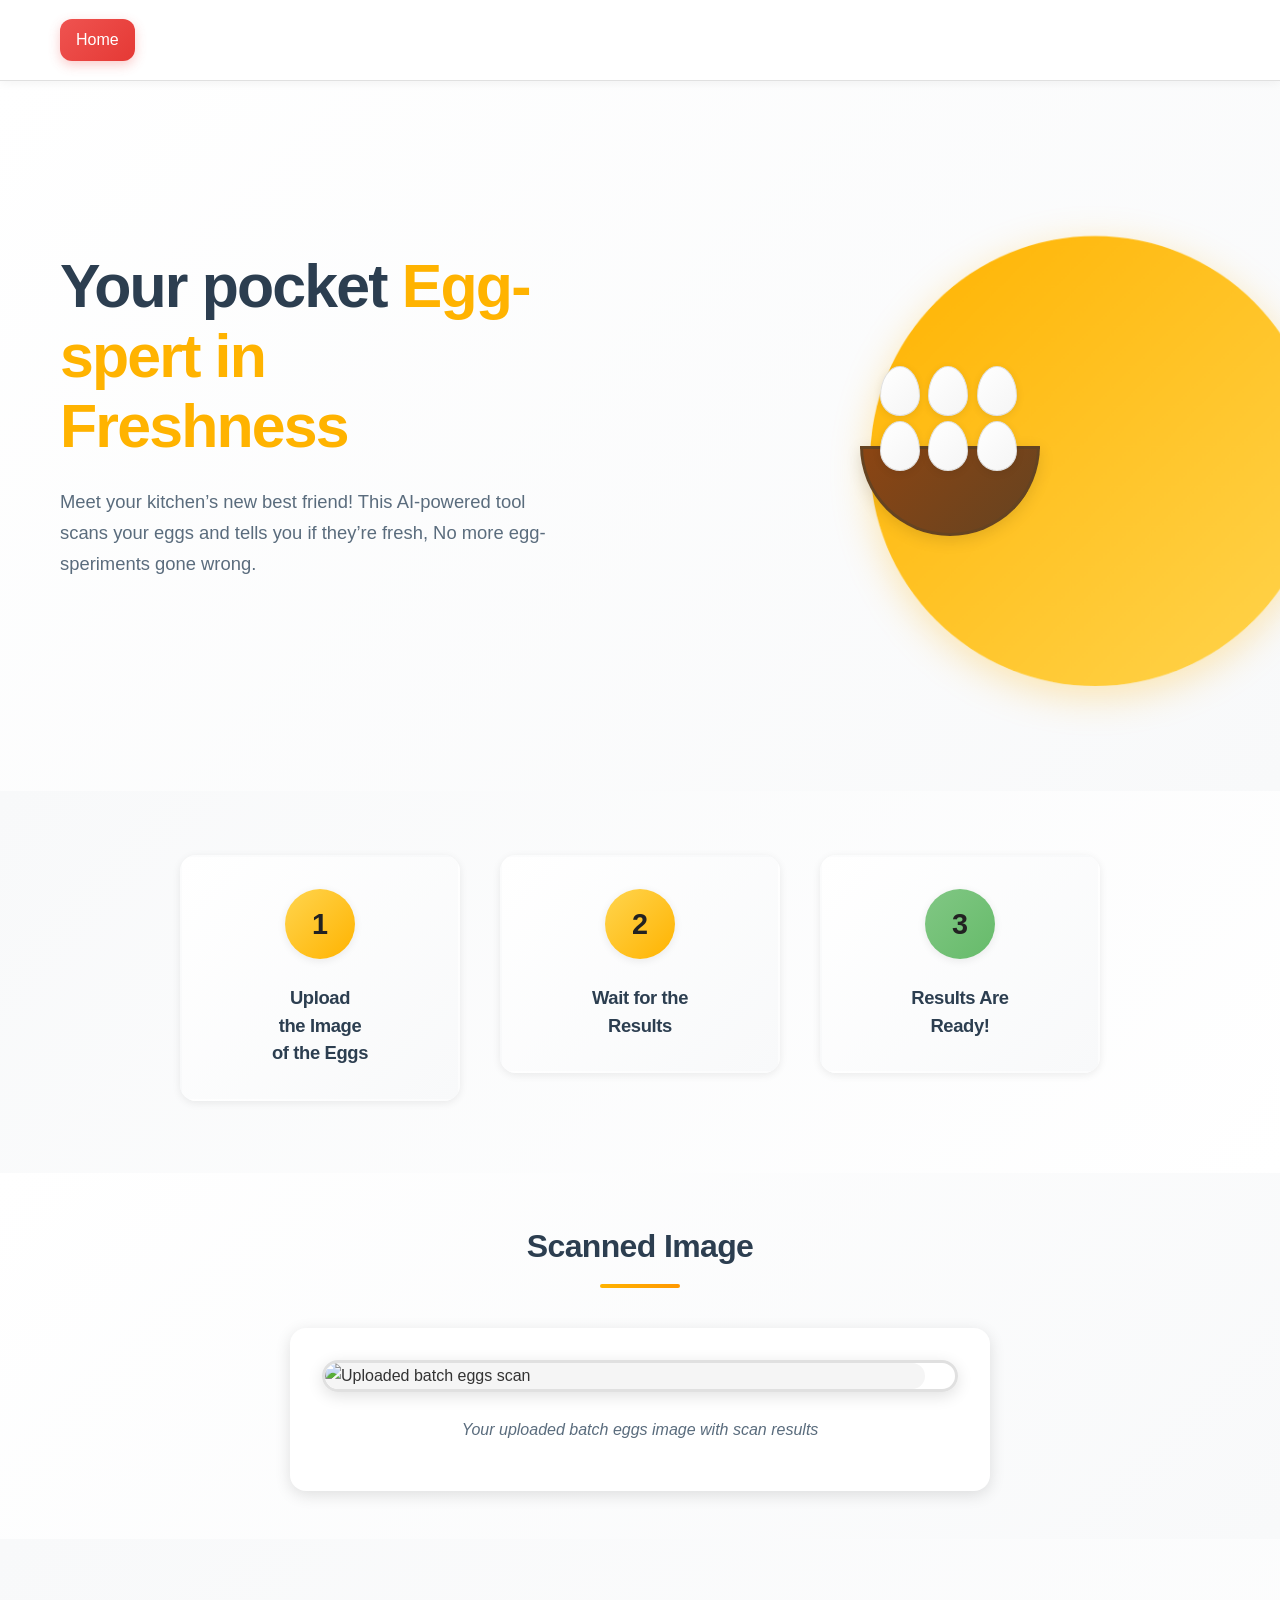
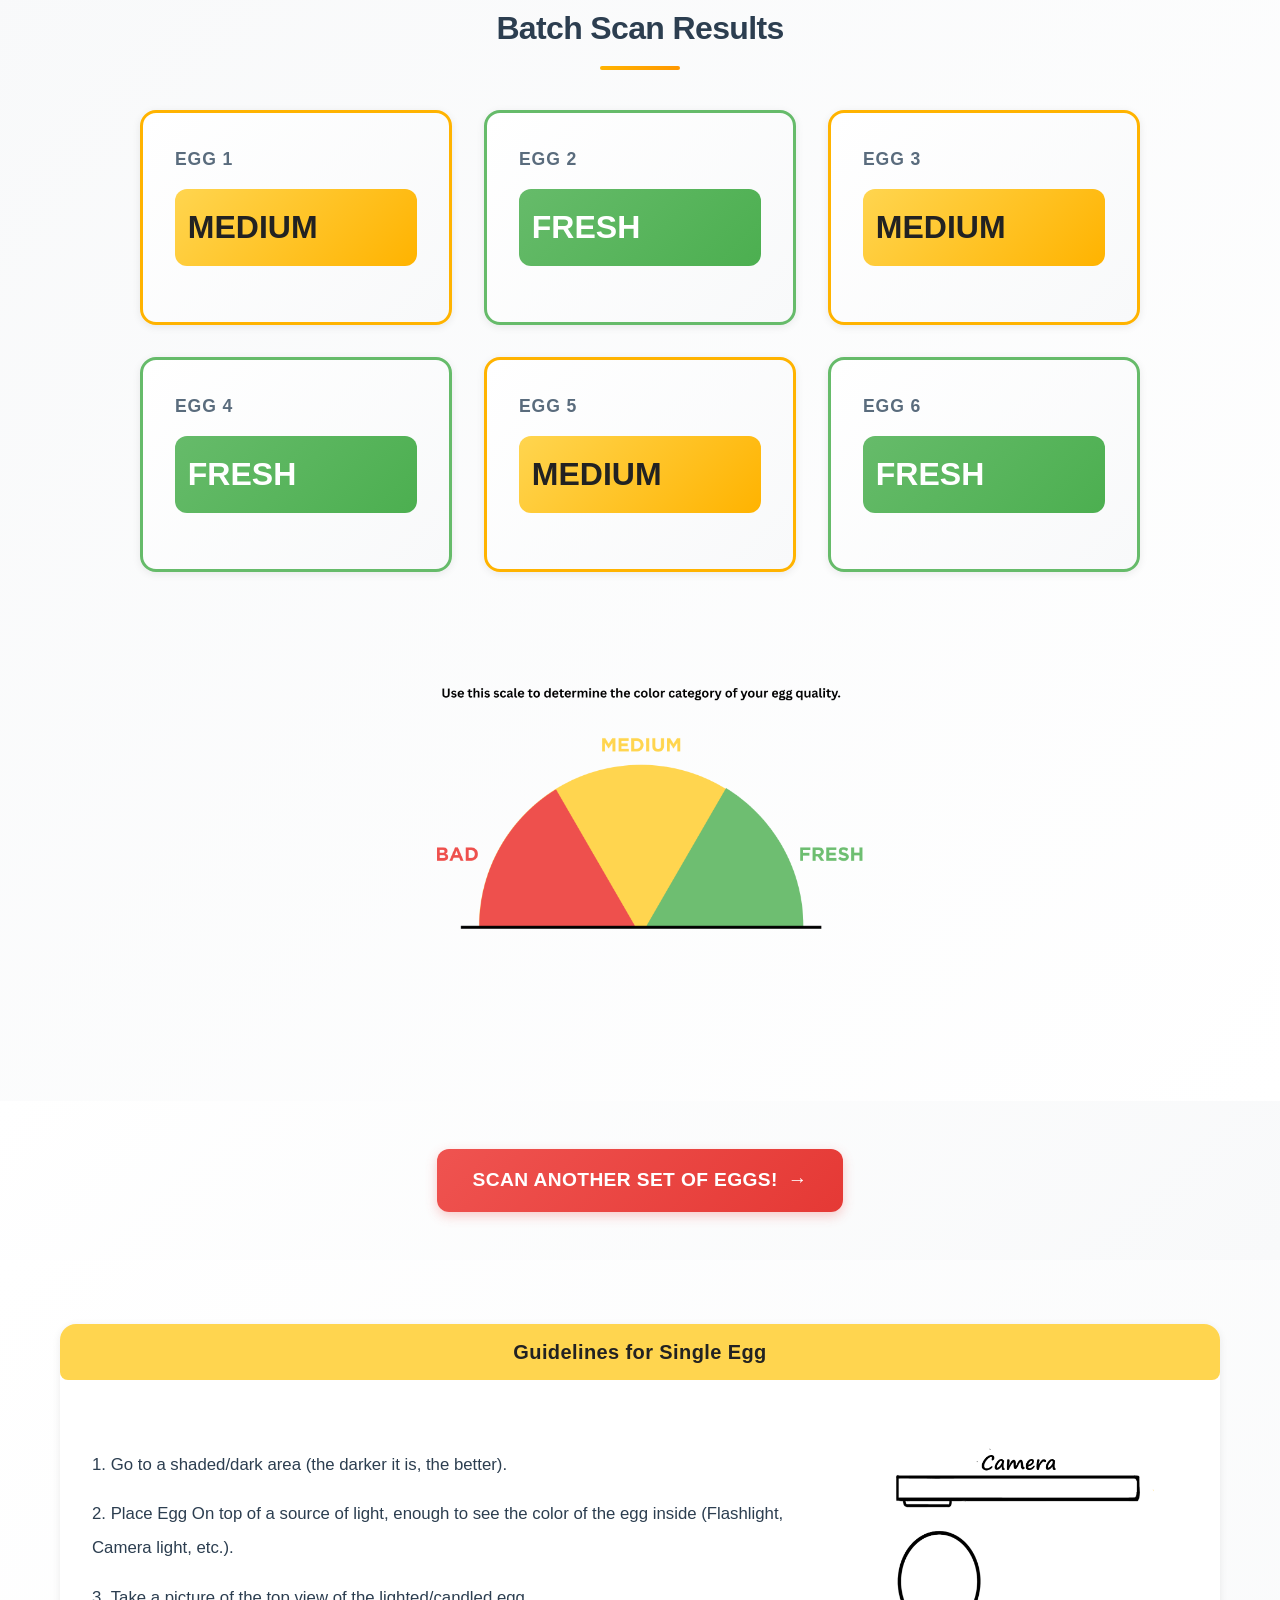
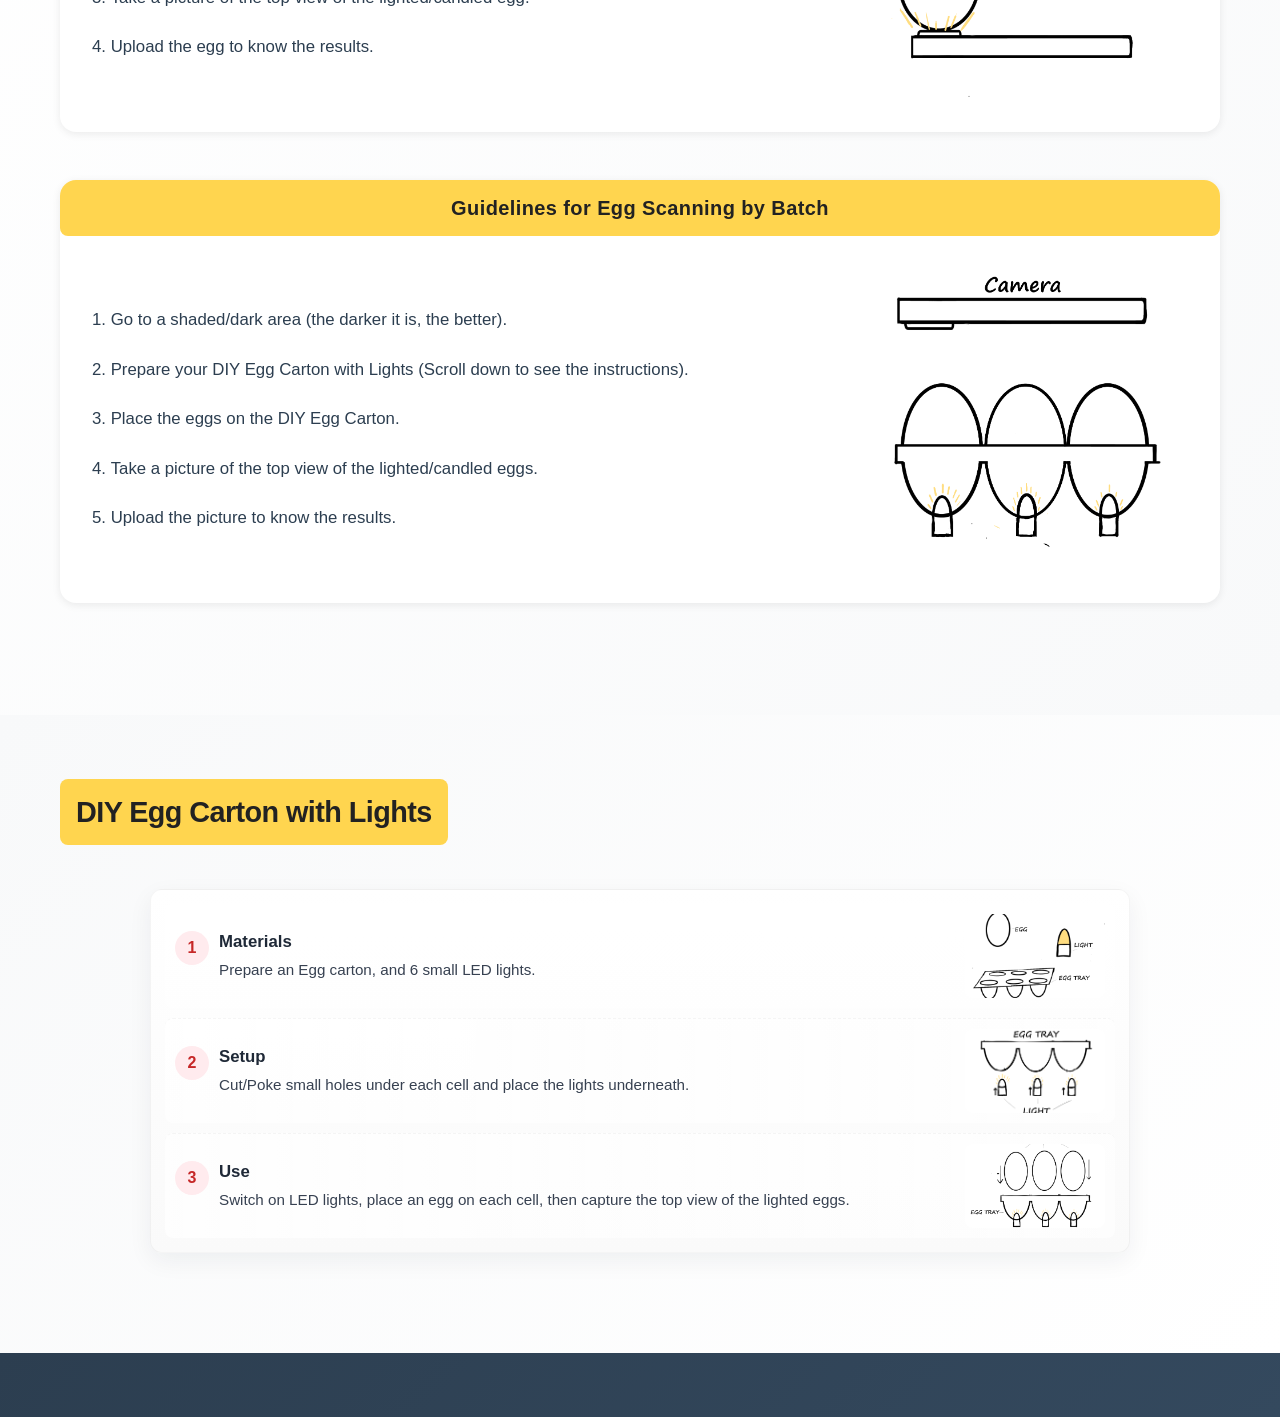
==== batch-results.html @ ca2c3ca2 "update" ====
<!DOCTYPE html>
<html lang="en">

<head>
    <meta charset="UTF-8">
    <meta name="viewport" content="width=device-width, initial-scale=1.0">
    <title>Batch Results - Fresh Eggs Scanner</title>
    <link rel="stylesheet" href="styles/main.css">
</head>

<body>
    <!-- Header Navigation -->
    <header class="header">
        <div class="container">
            <nav class="nav">
                <div class="nav-right">
                    <a href="index.html" class="nav-btn btn-red">Home</a>
                </div>
            </nav>
        </div>
    </header>

    <!-- Main Content -->
    <main>
        <!-- Hero Section -->
        <section class="hero">
            <div class="container">
                <div class="hero-content">
                    <div class="hero-left">
                        <h1 class="hero-title">
                             Your pocket <span class="text-yellow">Egg-spert in <br>
                            Freshness
                        </h1>
                        <p class="hero-description">
                            Meet your kitchen’s new best friend! This AI-powered tool scans your eggs and tells you if they’re fresh, No more egg-speriments gone wrong.
                        </p>
                        <!-- <a href="#upload-section" class="btn btn-red hero-cta">SCAN YOUR EGGS HERE</a>
                        <p class="click-here">Click here!</p> -->
                    </div>
                    <div class="hero-right">
                        <div class="yellow-circle"></div>
                        <div class="egg-bowl">
                            <div class="bowl-container">
                                <div class="bowl"></div>
                                <div class="eggs">
                                    <div class="egg"></div>
                                    <div class="egg"></div>
                                    <div class="egg"></div>
                                    <div class="egg"></div>
                                    <div class="egg"></div>
                                    <div class="egg"></div>
                                </div>
                            </div>
                        </div>
                    </div>
                </div>
            </div>
        </section>

        <!-- Process Steps Section -->
        <section class="process-steps">
            <div class="container">
                <div class="steps-grid">
                    <div class="step">
                        <div class="step-icon yellow">1</div>
                        <h3 class="step-title">Upload<br>the Image<br>of the Eggs</h3>
                    </div>
                    <div class="step">
                        <div class="step-icon yellow">2</div>
                        <h3 class="step-title">Wait for the<br>Results</h3>
                    </div>
                    <div class="step">
                        <div class="step-icon green">3</div>
                        <h3 class="step-title">Results Are<br>Ready!</h3>
                    </div>
                </div>
            </div>
        </section>

        <!-- Uploaded Image Viewer Section -->
        <section class="image-viewer-section">
            <div class="container">
                <h2 class="section-title">Scanned Image</h2>
                <div class="image-viewer">
                    <div class="image-container">
                        <img src="https://via.placeholder.com/600x400/FFC107/000000?text=Batch+Eggs+Scan+Result"
                            alt="Uploaded batch eggs scan" class="scanned-image" id="scannedImage">
                        <div class="image-overlay">
                            <button class="zoom-btn" onclick="openImageModal()">🔍 View Full Size</button>
                        </div>
                    </div>
                    <p class="image-caption">Your uploaded batch eggs image with scan results</p>
                </div>
            </div>
        </section>

        <!-- Quality Indicators Section -->
        <section class="quality-indicators">
            <div class="container">
                <h2 class="section-title">Batch Scan Results</h2>
                <div class="quality-grid">
                    <!-- Row 1 -->
                    <div class="quality-box medium">
                        <div class="egg-label">EGG 1</div>
                        <div class="quality-label">MEDIUM</div>
                        
                    </div>
                    <div class="quality-box fresh">
                        <div class="egg-label">EGG 2</div>
                        <div class="quality-label">FRESH</div>
                        
                    </div>

                    <!-- Row 2 -->
                    <div class="quality-box medium">
                        <div class="egg-label">EGG 3</div>
                        <div class="quality-label">MEDIUM</div>
                       
                    </div>
                    <div class="quality-box fresh">
                        <div class="egg-label">EGG 4</div>
                        <div class="quality-label">FRESH</div>
                        
                    </div>

                    <!-- Row 3 -->
                    <div class="quality-box medium">
                        <div class="egg-label">EGG 5</div>
                        <div class="quality-label">MEDIUM</div>
                       
                    </div>
                    <div class="quality-box fresh">
                        <div class="egg-label">EGG 6</div>
                        <div class="quality-label">FRESH</div>
                        
                    </div>
                </div>
                
                <div class="gauge-container">
                    <img src="images/gauge.png" alt="Quality Gauge" class="quality-gauge zoomable" loading="lazy">
                </div>
            </div>
        </section>

        <!-- Scan Another Section -->
        <section class="scan-another">
            <div class="container">
                <div class="text-center">
                    <a href="batch-upload.html" class="btn btn-red scan-another-btn">
                        SCAN ANOTHER SET OF EGGS!
                        <span class="arrow">→</span>
                    </a>
                </div>
            </div>
        </section>

 <!-- Guidelines Section -->
        <section class="guidelines">
            <div class="container">
                
                <!-- Guidelines for Single Egg -->
               <div class="guideline-section">
                    <div class="guideline-header yellow">Guidelines for Single Egg</div>
                    <div class="guideline-content">
                        <div class="guideline-columns-container">
                            <div class="guideline-column">
                                <div class="guideline-content-wrapper">
                                    <div class="guideline-text">
                                        <ol>
                                            <li>Go to a shaded/dark area (the darker it is, the better).</li>
                                            <li>Place Egg On top of a source of light, enough to see the color of the egg inside (Flashlight, Camera light, etc.).</li>
                                             <li>Take a picture of the top view of the lighted/candled egg.</li>
                                            <li>Upload the egg to know the results.</li>
                                        </ol>
                                    </div>
                                </div>
                            </div>
                            <div class="guideline-column">
                                <div class="guideline-content-wrapper">
                                    <div class="guideline-image">
                               <img src="images/SINGLE.png" alt="Single egg example" class="zoomable" loading="lazy">
                            </div>
                                </div>
                            </div>
                        </div>
                    </div>
                </div>
                <!-- Guidelines for Egg Scanning by Batch -->
                <div class="guideline-section">
                    <div class="guideline-header yellow">Guidelines for Egg Scanning by Batch</div>
                    <div class="guideline-content">
                        <div class="guideline-columns-container">
                            <div class="guideline-column">
                                <div class="guideline-content-wrapper">
                                    <div class="guideline-text">
                                        <ol>
                                            <li>Go to a shaded/dark area (the darker it is, the better).</li>
                                            <li>Prepare your DIY Egg Carton with Lights (Scroll down to see the instructions).</li>
                                             <li>Place the eggs on the DIY Egg Carton.</li>
                                            <li>Take a picture of the top view of the lighted/candled eggs.</li>
                                            <li>Upload the picture to know the results.</li>
                                        </ol>
                                    </div>
                                </div>
                            </div>
                            <div class="guideline-column">
                                <div class="guideline-content-wrapper">
                                    <div class="guideline-image">
                               <img src="images/BATCH.png" alt="Batch egg example" class="zoomable" loading="lazy">
                            </div>
                                </div>
                            </div>
                        </div>
                    </div>
                </div>

                <!-- 
                <div class="text-center mb-3">
                    <a href="#upload-section" class="btn btn-red">SCAN YOUR EGGS NOW!</a>
                    <p class="click-here">Click here!</p>
                </div>
                -->
            </div>
        </section>

         <!-- DIY Section -->
        <section class="diy-panel" aria-labelledby="diy-title">
            <div class="container">
                <h2 id="diy-title" class="diy-title">DIY Egg Carton with Lights</h2>

                <div class="diy-card">
                    <div class="diy-steps">
                        <div class="diy-step" aria-label="Step 1: Materials">
                            <div>
                                <div style="display:flex;align-items:flex-start;">
                                    <div class="diy-step-number">1</div>
                                    <div class="diy-text">
                                        <strong>Materials</strong>
                                        <div style="margin-top:6px;font-size:0.95rem;color: #374151;">
                                            Prepare an Egg carton, and 6 small LED lights.
                                        </div>
                                    </div>
                                </div>
                            </div>
                            <div class="diy-thumb">
                                <img src="images/STEP 1.png" alt="Materials" class="zoomable" loading="lazy">
                            </div>
                        </div>

                        <div class="diy-step" aria-label="Step 2: Setup">
                            <div>
                                <div style="display:flex;align-items:flex-start;">
                                    <div class="diy-step-number">2</div>
                                    <div class="diy-text">
                                        <strong>Setup</strong>
                                        <div style="margin-top:6px;font-size:0.95rem;color: #374151;">
                                            Cut/Poke small holes under each cell and place the lights underneath.
                                        </div>
                                    </div>
                                </div>
                            </div>
                            <div class="diy-thumb">
                                <img src="images/STEP 2.png" alt="Setup" class="zoomable" loading="lazy">
                            </div>
                        </div>

                        <div class="diy-step" aria-label="Step 3: Use">
                            <div>
                                <div style="display:flex;align-items:flex-start;">
                                    <div class="diy-step-number">3</div>
                                    <div class="diy-text">
                                        <strong>Use</strong>
                                        <div style="margin-top:6px;font-size:0.95rem;color: #374151;">
                                            Switch on LED lights, place an egg on each cell, then capture the top view of the lighted eggs.
                                        </div>
                                    </div>
                                </div>
                            </div>
                            <div class="diy-thumb">
                                <img src="images/STEP 3.png" alt="Final" class="zoomable" loading="lazy">
                            </div>
                        </div>
                    </div>
                </div>
            </div>
        </section>

        
        <!-- Footer -->
        <footer class="footer">
            <div class="container">
                <!-- Footer content can be added here if needed -->
            </div>
        </footer>
    </main>

    <!-- Image Modal -->
    <div id="imageModal" class="image-modal">
        <div class="modal-content">
            <span class="close-modal" onclick="closeImageModal()">&times;</span>
            <img id="modalImage" class="modal-image" alt="Full size scanned image">
            <div class="modal-caption">
                <p>Full size view of your batch eggs scan</p>
            </div>
        </div>
    </div>

    <!-- Scripts -->
    <script>
        // Smooth scrolling for anchor links
        document.querySelectorAll('a[href^="#"]').forEach(anchor => {
            anchor.addEventListener('click', function (e) {
                e.preventDefault();
                const target = document.querySelector(this.getAttribute('href'));
                if (target) {
                    target.scrollIntoView({
                        behavior: 'smooth',
                        block: 'start'
                    });
                }
            });
        });

        // Image modal functionality
        function openImageModal() {
            const modal = document.getElementById('imageModal');
            const modalImage = document.getElementById('modalImage');
            const scannedImage = document.getElementById('scannedImage');

            modal.style.display = 'block';
            modalImage.src = scannedImage.src;
            modalImage.alt = scannedImage.alt;

            // Prevent body scrolling when modal is open
            document.body.style.overflow = 'hidden';
        }

        function closeImageModal() {
            const modal = document.getElementById('imageModal');
            modal.style.display = 'none';

            // Restore body scrolling
            document.body.style.overflow = 'auto';
        }

        // Close modal when clicking outside the image
        document.getElementById('imageModal').addEventListener('click', function (e) {
            if (e.target === this) {
                closeImageModal();
            }
        });

        // Close modal with Escape key
        document.addEventListener('keydown', function (e) {
            if (e.key === 'Escape') {
                closeImageModal();
            }
        });

        // Load uploaded image and results
        document.addEventListener('DOMContentLoaded', function () {
            // Load batch results and display them
            const batchResults = localStorage.getItem('batchResults');
            if (batchResults) {
                const data = JSON.parse(batchResults);
                displayBatchResults(data);

                // Use the annotated image from the results
                if (data.annotated_image) {
                    document.getElementById('scannedImage').src = 'data:image/jpeg;base64,' + data.annotated_image;
                } else {
                    // Fallback to placeholder if no annotated image
                    document.getElementById('scannedImage').src =
                        'https://via.placeholder.com/600x400/FFC107/000000?text=Batch+Eggs+Scan+Result';
                }
            } else {
                // Fallback if no batch results
                document.getElementById('scannedImage').src =
                    'https://via.placeholder.com/600x400/FFC107/000000?text=Batch+Eggs+Scan+Result';
            }
        });

        function displayBatchResults(data) {
            const qualityGrid = document.querySelector('.quality-grid');
            qualityGrid.innerHTML = ''; // Clear existing content

            data.results.forEach(result => {
                const qualityBox = document.createElement('div');
                qualityBox.className = `quality-box ${result.label.toLowerCase()}`;

                qualityBox.innerHTML = `
                    <div class="egg-label">EGG ${result.egg_number}</div>
                    <div class="quality-label">${result.label}</div>
                    <div class="quality-details">
                        <div>YOLK ${result.yolk_score}%</div>
                        <div>EGG WHITE ${result.white_score}%</div>
                    </div>
                `;

                qualityGrid.appendChild(qualityBox);
            });
        }
    </script>

    <!-- Image Viewer Modal for Guidelines -->
    <div id="image-viewer" class="image-viewer" aria-hidden="true" role="dialog" aria-label="Image viewer">
        <button class="iv-close" aria-label="Close image viewer">&times;</button>
        <img class="iv-img" src="" alt="">
    </div>

    <script>
        // Image viewer for zoomable guideline images
        (function(){
            const viewer = document.getElementById('image-viewer');
            if (!viewer) return;
            
            const ivImg = viewer.querySelector('.iv-img');
            const ivClose = viewer.querySelector('.iv-close');
            const zoomables = document.querySelectorAll('.zoomable');
            let lastFocused = null;

            function open(src, alt){
                lastFocused = document.activeElement;
                ivImg.src = '';
                ivImg.alt = alt || '';
                viewer.classList.add('show');
                viewer.setAttribute('aria-hidden', 'false');
                document.body.style.overflow = 'hidden';

                const img = new Image();
                img.onload = function(){
                    ivImg.src = src;
                    ivImg.alt = alt || '';
                    ivClose.focus();
                };
                img.onerror = function(){
                    ivImg.src = src;
                    ivClose.focus();
                };
                img.src = src;
            }
            
            function close(){
                viewer.classList.remove('show');
                viewer.setAttribute('aria-hidden', 'true');
                ivImg.src = '';
                document.body.style.overflow = '';
                if (lastFocused && typeof lastFocused.focus === 'function') lastFocused.focus();
            }

            zoomables.forEach(img => {
                img.style.cursor = 'zoom-in';
                img.addEventListener('click', (e) => {
                    const full = img.dataset && img.dataset.full ? img.dataset.full : img.currentSrc || img.src;
                    open(full, img.alt || '');
                    e.stopPropagation();
                });
            });

            ivClose.addEventListener('click', close);
            viewer.addEventListener('click', e => {
                if (e.target === viewer) close();
            });
            ivImg.addEventListener('click', function(e){
                e.stopPropagation();
            });
            document.addEventListener('keydown', e => {
                if (e.key === 'Escape' && viewer.classList.contains('show')) close();
            });
        })();
    </script>
</body>

</html>
---- styles/main.css ----
/* ===== CSS RESET AND BASE STYLES ===== */
* {
    margin: 0;
    padding: 0;
    box-sizing: border-box;
}

html {
    scroll-behavior: smooth;
}

body {
    font-family: 'Segoe UI', 'Roboto', 'Helvetica Neue', Arial, sans-serif;
    line-height: 1.6;
    color: #333;
    background: linear-gradient(135deg, #fdfbfb 0%, #f7f7f7 100%);
    opacity: 0;
    animation: fadeIn 0.6s ease-in forwards;
}

/* ===== CSS VARIABLES ===== */
:root {
    --primary-yellow: #FFB300;
    --primary-yellow-light: #FFD54F;
    --secondary-green: #66BB6A;
    --accent-red: #EF5350;
    --accent-orange: #FF9800;
    --text-dark: #2C3E50;
    --text-light: #5A6C7D;
    --background-light: #F8F9FA;
    --background-section: #FFFFFF;
    --border-color: #E0E0E0;
    --shadow-light: 0 2px 8px rgba(0,0,0,0.08);
    --shadow-medium: 0 4px 16px rgba(0,0,0,0.12);
    --shadow-heavy: 0 8px 24px rgba(0,0,0,0.18);
    --transition-fast: 0.2s cubic-bezier(0.4, 0, 0.2, 1);
    --transition-normal: 0.3s cubic-bezier(0.4, 0, 0.2, 1);
    --border-radius: 12px;
    --border-radius-large: 16px;
}

/* ===== TYPOGRAPHY ===== */
h1, h2, h3, h4, h5, h6 {
    font-weight: 700;
    margin-bottom: 1rem;
    color: var(--text-dark);
    letter-spacing: -0.02em;
}

p {
    margin-bottom: 1rem;
    color: var(--text-light);
    font-size: 1.05rem;
    line-height: 1.7;
}

/* ===== UTILITY CLASSES ===== */
.container {
    max-width: 1200px;
    margin: 0 auto;
    padding: 0 20px;
}

.text-center {
    text-align: center;
}

.mb-2 {
    margin-bottom: 2rem;
}

.mb-3 {
    margin-bottom: 3rem;
}

.text-yellow {
    color: var(--primary-yellow);
}

/* ===== BUTTON STYLES ===== */
.btn {
    display: inline-flex;
    align-items: center;
    justify-content: center;
    gap: 10px;
    padding: 14px 32px;
    border: none;
    border-radius: var(--border-radius);
    text-decoration: none;
    font-weight: 600;
    text-align: center;
    cursor: pointer;
    transition: all var(--transition-normal);
    font-size: 1rem;
    letter-spacing: 0.02em;
    position: relative;
    overflow: hidden;
}

.btn::before {
    content: '';
    position: absolute;
    top: 50%;
    left: 50%;
    width: 0;
    height: 0;
    border-radius: 50%;
    background: rgba(255, 255, 255, 0.3);
    transform: translate(-50%, -50%);
    transition: width 0.6s, height 0.6s;
}

.btn:hover::before {
    width: 300px;
    height: 300px;
}

.btn:hover {
    transform: translateY(-3px);
    box-shadow: var(--shadow-medium);
}

.btn:active {
    transform: translateY(-1px);
    box-shadow: var(--shadow-light);
}

.btn:focus {
    outline: 3px solid var(--primary-yellow-light);
    outline-offset: 3px;
}

.btn-red {
    background: linear-gradient(135deg, #EF5350 0%, #E53935 100%);
    color: white;
    box-shadow: 0 4px 12px rgba(239, 83, 80, 0.3);
}

.btn-red:hover {
    background: linear-gradient(135deg, #E53935 0%, #D32F2F 100%);
    box-shadow: 0 6px 20px rgba(239, 83, 80, 0.4);
}

.btn-orange {
    background: linear-gradient(135deg, #FF9800 0%, #F57C00 100%);
    color: white;
    box-shadow: 0 4px 12px rgba(255, 152, 0, 0.3);
}

.btn-orange:hover {
    background: linear-gradient(135deg, #F57C00 0%, #EF6C00 100%);
    box-shadow: 0 6px 20px rgba(255, 152, 0, 0.4);
}

.arrow {
    font-size: 1.2rem;
    font-weight: bold;
    transition: transform var(--transition-fast);
}

.btn:hover .arrow {
    transform: translateX(4px);
}

/* ===== HEADER STYLES ===== */
.header {
    background: rgba(255, 255, 255, 0.95);
    backdrop-filter: blur(10px);
    padding: 1.2rem 0;
    border-bottom: 1px solid var(--border-color);
    position: sticky;
    top: 0;
    z-index: 1000;
    box-shadow: 0 2px 10px rgba(0, 0, 0, 0.05);
}

.nav {
    display: flex;
    justify-content: space-between;
    align-items: center;
}

.nav-left {
    display: flex;
    align-items: center;
}

.hamburger-menu {
    display: flex;
    flex-direction: column;
    cursor: pointer;
    gap: 4px;
    padding: 8px;
    border-radius: var(--border-radius);
    transition: all var(--transition-normal);
}

.hamburger-menu:hover {
    background-color: var(--background-light);
}

.hamburger-menu span {
    width: 25px;
    height: 3px;
    background-color: var(--text-dark);
    transition: all var(--transition-normal);
}

.hamburger-menu:hover span {
    background-color: var(--accent-red);
}

.nav-right {
    display: flex;
    gap: 1rem;
    align-items: center;
}

.nav-btn {
    padding: 8px 16px;
    text-decoration: none;
    color: var(--text-dark);
    border-radius: var(--border-radius);
    transition: all var(--transition-normal);
}

.nav-btn:hover {
    background-color: var(--background-light);
    transform: translateY(-1px);
}

.nav-btn.btn-red {
    background-color: var(--accent-red);
    color: white;
}

.nav-btn.btn-red:hover {
    background-color: #d32f2f;
}

.nav-btn:focus {
    outline: 2px solid var(--primary-yellow);
    outline-offset: 2px;
}

/* ===== HERO SECTION ===== */
.hero {
    padding: 5rem 0;
    position: relative;
    overflow: hidden;
    background: linear-gradient(135deg, #FFFFFF 0%, #F8F9FA 100%);
    z-index: 1;
}

.hero-content {
    display: grid;
    grid-template-columns: 1fr 1fr;
    gap: 5rem;
    align-items: center;
    min-height: 550px;
}

.hero-left {
    z-index: 2;
    animation: slideInLeft 0.8s ease-out;
}

.hero-title {
    font-size: 3.8rem;
    font-weight: 800;
    color: var(--text-dark);
    margin-bottom: 1.5rem;
    line-height: 1.15;
    letter-spacing: -0.03em;
}

.hero-description {
    font-size: 1.15rem;
    color: var(--text-light);
    margin-bottom: 2.5rem;
    line-height: 1.7;
    max-width: 90%;
}

.hero-cta {
    font-size: 1.15rem;
    padding: 16px 36px;
    margin-bottom: 0.8rem;
    display: inline-block;
}

.click-here {
    color: var(--text-light);
    font-size: 0.95rem;
    margin: 0;
    font-style: italic;
}

.hero-right {
    position: relative;
    display: flex;
    justify-content: center;
    align-items: center;
    animation: slideInRight 0.8s ease-out;
}

/* Yellow Background Element */
.yellow-circle {
    position: absolute;
    top: -100px;
    right: -100px;
    width: 450px;
    height: 450px;
    background: linear-gradient(135deg, var(--primary-yellow) 0%, var(--primary-yellow-light) 100%);
    border-radius: 50%;
    z-index: 1;
    animation: pulse 3s ease-in-out infinite;
    box-shadow: 0 10px 40px rgba(255, 179, 0, 0.3);
}

/* Egg Bowl Styles */
.egg-bowl {
    position: relative;
    z-index: 2;
    animation: float 3s ease-in-out infinite;
}

.bowl-container {
    position: relative;
    width: 200px;
    height: 200px;
}

.bowl {
    position: absolute;
    bottom: 0;
    left: 50%;
    transform: translateX(-50%);
    width: 180px;
    height: 90px;
    background: linear-gradient(135deg, #8B4513 0%, #654321 100%);
    border-radius: 0 0 90px 90px;
    border: 3px solid #654321;
    box-shadow: var(--shadow-medium);
}

.eggs {
    position: absolute;
    top: 20px;
    left: 50%;
    transform: translateX(-50%);
    width: 160px;
    height: 120px;
    display: grid;
    grid-template-columns: repeat(3, 1fr);
    grid-template-rows: repeat(2, 1fr);
    gap: 5px;
    padding: 10px;
}

.egg {
    width: 40px;
    height: 50px;
    background: linear-gradient(135deg, #FFFFFF 0%, #F5F5F5 100%);
    border-radius: 50% 50% 50% 50% / 60% 60% 40% 40%;
    border: 1px solid var(--border-color);
    box-shadow: var(--shadow-light);
    transition: all var(--transition-normal);
}

.egg:hover {
    transform: scale(1.1) rotate(5deg);
    box-shadow: var(--shadow-medium);
}

/* ===== PROCESS STEPS SECTION ===== */
.process-steps {
    padding: 4rem 0;
    background-color: var(--background-section);
}

/* Ensure steps always remain side-by-side: 3 equal columns that shrink */
.steps-grid {
    display: grid;
    grid-template-columns: repeat(3, minmax(0, 1fr)); /* always three columns */
    gap: 0.75rem;
    align-items: start;
    justify-items: center;
    width: 100%;
    box-sizing: border-box;
    padding-bottom: 8px;
}

/* Each step fills its column and wraps content internally */
.step {
    width: 100%;
    min-width: 0; /* allow content to shrink/wrap within column */
    box-sizing: border-box;
    display: flex;
    flex-direction: column;
    align-items: center;
    padding: clamp(6px, 1.2vw, 12px);
    gap: 6px;
}

/* Icon and title sizing */
.step .step-icon {
    width: clamp(34px, 5vw, 56px);
    height: clamp(34px, 5vw, 56px);
    display: center;
    align-items: center;
    justify-content: center;
    border-radius: 50%;
    flex-shrink: 0;
    font-weight: 700;
}

.step .step-title {
    text-align: center;
    font-size: clamp(0.82rem, 1.6vw, 1rem);
    line-height: 1.1;
    white-space: normal;
    overflow-wrap: anywhere;
    word-break: break-word;
    margin: 0;
}

/* On wide screens distribute spacing */
@media (min-width: 1000px) {
    .steps-grid {
        gap: 1.5rem;
    }
}

/* Small screens: keep steps side-by-side (still 3 columns), reduce padding and font sizes */
@media (max-width: 760px) {
    .step {
        padding: 8px;
    }
    .step .step-icon {
        width: 40px;
        height: 40px;
    }
    .step .step-title {
        font-size: 0.9rem;
    }
}

/* Very small screens: compact sizes but remain side-by-side */
@media (max-width: 420px) {
    .step {
        padding: 6px;
    }
    .step .step-icon {
        width: 36px;
        height: 36px;
        font-size: 0.95rem;
    }
    .step .step-title {
        font-size: 0.85rem;
    }
}

/* reduce padding and font-sizes on very small screens but keep 3 columns */
@media (max-width: 520px) {
    .steps-grid {
        gap: 0.5rem;
    }
    .step {
        padding: 6px;
    }
    .step .step-icon {
        width: 36px;
        height: 36px;
        font-size: 0.95rem;
    }
    .step .step-title {
        font-size: 0.82rem;
        line-height: 1.05;
    }
}

/* ===== UPLOAD SECTION ===== */
.upload-section {
    padding: 4rem 0;
    background: linear-gradient(135deg, #FFFFFF 0%, #F8F9FA 100%);
}

#upload-section {
    scroll-margin-top: 2rem;
}

.upload-container {
    max-width: 650px;
    margin: 0 auto;
}

.upload-area {
    border: 3px dashed var(--border-color);
    border-radius: var(--border-radius-large);
    background: linear-gradient(135deg, #FFF9E6 0%, #FFF3D6 100%);
    padding: 4rem 2rem;
    text-align: center;
    transition: all var(--transition-normal);
    position: relative;
    overflow: hidden;
}

.upload-area::before {
    content: '';
    position: absolute;
    top: -50%;
    left: -50%;
    width: 200%;
    height: 200%;
    background: radial-gradient(circle, rgba(255, 179, 0, 0.1) 0%, transparent 70%);
    opacity: 0;
    transition: opacity var(--transition-normal);
}

.upload-area:hover::before {
    opacity: 1;
}

.warning-text {
    text-align: center;
    color: var(--accent-red);
    font-weight: 600;
    font-size: 1rem;
    padding: 1rem;
    background: rgba(239, 83, 80, 0.1);
    border-radius: var(--border-radius);
    margin-bottom: 1.5rem;
}

.upload-area:hover {
    border-color: var(--accent-orange);
    background: linear-gradient(135deg, #FFF3D6 0%, #FFEFC0 100%);
    box-shadow: var(--shadow-medium);
    transform: translateY(-2px);
}

.upload-area:hover .upload-icon {
    transform: scale(1.08) rotate(5deg);
}

.upload-icon {
    position: relative;
    width: 80px;
    height: 80px;
    margin: 0 auto 2rem;
    display: flex;
    align-items: center;
    justify-content: center;
    transition: transform var(--transition-normal);
}

.icon-image {
    width: 60px;
    height: 45px;
    background-color: var(--accent-orange);
    border-radius: var(--border-radius);
    position: relative;
}

.icon-image::before {
    content: '';
    position: absolute;
    top: 8px;
    right: 8px;
    width: 12px;
    height: 12px;
    background-color: #fff;
    border-radius: 50%;
}

.icon-image::after {
    content: '';
    position: absolute;
    bottom: 5px;
    left: 5px;
    width: 0;
    height: 0;
    border-left: 15px solid transparent;
    border-right: 15px solid transparent;
    border-bottom: 12px solid #fff;
}

.icon-plus {
    position: absolute;
    bottom: -5px;
    right: -5px;
    width: 25px;
    height: 25px;
    background-color: var(--accent-orange);
    border-radius: 50%;
    display: flex;
    align-items: center;
    justify-content: center;
    color: white;
    font-weight: bold;
    font-size: 1.2rem;
    border: 2px solid white;
}

.browse-btn {
    font-size: 1.1rem;
    padding: 12px 30px;
}

.upload-hint {
    margin-top: 1rem;
    color: var(--text-light);
    font-size: 0.9rem;
    font-style: italic;
}

/* Upload Options */
.upload-options {
    display: grid;
    grid-template-columns: 1fr 1fr;
    gap: 2.5rem;
    margin-top: 3rem;
    max-width: 900px;
    margin-left: auto;
    margin-right: auto;
}

.upload-choice {
    background: linear-gradient(135deg, #FFFFFF 0%, #F8F9FA 100%);
    padding: 2.5rem;
    border-radius: var(--border-radius-large);
    text-align: center;
    border: 2px solid var(--border-color);
    transition: all var(--transition-normal);
    position: relative;
    overflow: hidden;
}

.upload-choice::before {
    content: '';
    position: absolute;
    top: 0;
    left: 0;
    right: 0;
    height: 4px;
    background: linear-gradient(90deg, var(--primary-yellow) 0%, var(--accent-orange) 100%);
    transform: scaleX(0);
    transition: transform var(--transition-normal);
}

.upload-choice:hover::before {
    transform: scaleX(1);
}

.upload-choice:hover {
    border-color: var(--primary-yellow);
    transform: translateY(-5px);
    box-shadow: var(--shadow-heavy);
}

.upload-choice h3 {
    font-size: 1.4rem;
    color: var(--text-dark);
    margin-bottom: 0.8rem;
    font-weight: 700;
}

.upload-choice p {
    color: var(--text-light);
    margin-bottom: 1.8rem;
    font-size: 1rem;
    line-height: 1.6;
}

.upload-choice .btn {
    font-size: 1.05rem;
    padding: 12px 24px;
}

/* Batch Upload Specific */
.batch-upload {
    border-color: var(--secondary-green);
}

.batch-upload:hover {
    border-color: #388E3C;
    background-color: #f1f8e9;
}

/* Upload Indicators */
.batch-indicator,
.individual-indicator {
    text-align: center;
    margin-bottom: 2rem;
}

.batch-indicator .step-icon,
.individual-indicator .step-icon {
    font-size: 2.5rem;
    width: 100px;
    height: 100px;
}

/* ===== SCAN BUTTON SECTION ===== */
.scan-button-section {
    padding: 2rem 0;
    background-color: white;
}

.scan-btn {
    font-size: 1.2rem;
    padding: 15px 35px;
}

/* ===== IMAGE VIEWER SECTION ===== */
.image-viewer-section {
    padding: 3rem 0;
    background-color: var(--background-section);
}

.section-title {
    font-size: 2rem;
    font-weight: 700;
    color: var(--text-dark);
    text-align: center;
    margin-bottom: 2.5rem;
    letter-spacing: -0.02em;
    position: relative;
    padding-bottom: 1rem;
    z-index: 1;
}

.section-title::after {
    content: '';
    position: absolute;
    bottom: 0;
    left: 50%;
    transform: translateX(-50%);
    width: 80px;
    height: 4px;
    background: linear-gradient(90deg, var(--primary-yellow) 0%, var(--accent-orange) 100%);
    border-radius: 2px;
    z-index: 1;
}

.image-viewer {
    position: fixed;
    inset: 0;
    display: none;
    align-items: center;
    justify-content: center;
    background: rgba(0,0,0,0.85);
    z-index: 1200;
    padding: 20px;
    box-sizing: border-box;
}

.image-viewer.show {
    display: flex;
}

.image-container {
    position: relative;
    display: inline-block;
    border-radius: var(--border-radius-large);
    overflow: hidden;
    box-shadow: var(--shadow-medium);
    transition: all var(--transition-normal);
}

.image-container:hover {
    transform: translateY(-2px);
    box-shadow: var(--shadow-heavy);
}

.scanned-image {
    width: 100%;
    max-width: 600px;
    height: auto;
    display: block;
    border-radius: var(--border-radius-large);
}

.image-overlay {
    position: absolute;
    top: 0;
    left: 0;
    right: 0;
    bottom: 0;
    background: rgba(0, 0, 0, 0.5);
    display: flex;
    align-items: center;
    justify-content: center;
    opacity: 0;
    transition: opacity var(--transition-normal);
}

.image-container:hover .image-overlay {
    opacity: 1;
}

.zoom-btn {
    background-color: var(--primary-yellow);
    color: var(--text-dark);
    border: none;
    padding: 12px 24px;
    border-radius: var(--border-radius);
    font-weight: bold;
    cursor: pointer;
    transition: all var(--transition-normal);
    font-size: 1rem;
}

.zoom-btn:hover {
    background-color: #e6a100;
    transform: scale(1.05);
}

.image-viewer .iv-img {
    max-width: 92%;
    max-height: 92%;
    width: auto;
    height: auto;
    object-fit: contain;
    border-radius: 8px;
    box-shadow: 0 8px 30px rgba(0,0,0,0.6);
    background: #fff;
    display: block;
}

/* accessible close button */
.image-viewer .iv-close {
    position: absolute;
    top: 14px;
    right: 14px;
    background: rgba(0,0,0,0.45);
    color: #fff;
    border: none;
    border-radius: 6px;
    font-size: 1.4rem;
    line-height: 1;
    width: 44px;
    height: 44px;
    cursor: pointer;
    display: inline-flex;
    align-items: center;
    justify-content: center;
}

/* don't let clicking the image close the viewer; only backdrop/close button */
.image-viewer .iv-img { pointer-events: auto; }
.image-viewer { cursor: default; }
.image-viewer .iv-close:focus { outline: 3px solid rgba(255,255,255,0.2); }

/* small-screen tuning */
@media (max-width: 420px) {
    .image-viewer .iv-close { top: 10px; right: 8px; width: 40px; height: 40px; font-size: 1.1rem; }
    .image-viewer .iv-img { max-width: 96%; max-height: 86%; }
}

/* Guideline images: fluid, never cropped; shrink with viewport */
.guideline-columns-container,
.guideline-row,
.guideline-row-container {
    display: grid;
    grid-template-columns: 1fr auto;
    gap: 1rem;
    align-items: center;
    width: 100%;
    box-sizing: border-box;
}

.guideline-header.yellow {
  background-color: #FFD54F; /* warm yellow */
  color: #222; /* dark text for contrast */
  padding: 12px 18px;
  font-weight: 700;
  font-size: 1.25rem;
  border-radius: 8px;
  text-align: center;
}

.diy-title {
  background-color: #FFD54F;
  color: #222;
  display: inline-block;
  padding: 10px 16px;
  border-radius: 8px;
  font-weight: 700;
}

/* Image container uses a clamped width and auto height so image isn't cut */
.guideline-image {
    width: clamp(120px, 26vw, 360px);
    height: auto;
    max-height: 60vh;
    border-radius: 8px;
    overflow: hidden;
    background: #fff;
    display: flex;
    align-items: center;
    justify-content: center;
    transition: width .22s ease, max-height .22s ease;
}

/* images scale to fit container, preserve whole image */
.guideline-image img,
.diy-panel .diy-thumb img,
.guideline-stepimage img,
.guideline-image img.zoomable {
    width: 100%;
    height: auto;
    object-fit: contain; /* contain instead of cover to avoid cropping */
    display: block;
}

/* DIY thumbnails: larger but fluid */
.diy-panel .diy-step {
    display: grid;
    grid-template-columns: 1fr auto;
    gap: 16px;
    align-items: center;
}
.diy-panel .diy-thumb {
    width: clamp(160px, 34vw, 360px);
    height: auto;
    max-height: 55vh;
    border-radius: 8px;
    overflow: hidden;
    display:flex;
    align-items:center;
    justify-content:center;
    transition: width .22s ease, max-height .22s ease;
}

/* Responsive: stack text above image on narrow screens while image expands to full width */
@media (max-width: 760px) {
    .guideline-columns-container,
    .guideline-row,
    .diy-panel .diy-step {
        grid-template-columns: 1fr; /* stack */
    }
    .guideline-image,
    .diy-panel .diy-thumb {
        width: 100%;
        max-width: 100%;
        height: auto;
        max-height: none;
    }
}

/* ===== ANIMATIONS ===== */
@keyframes fadeIn {
    from {
        opacity: 0;
    }
    to {
        opacity: 1;
    }
}

@keyframes slideInLeft {
    from {
        opacity: 0;
        transform: translateX(-50px);
    }
    to {
        opacity: 1;
        transform: translateX(0);
    }
}

@keyframes slideInRight {
    from {
        opacity: 0;
        transform: translateX(50px);
    }
    to {
        opacity: 1;
        transform: translateX(0);
    }
}

@keyframes pulse {
    0%, 100% {
        transform: scale(1);
        opacity: 1;
    }
    50% {
        transform: scale(1.05);
        opacity: 0.9;
    }
}

@keyframes progress {
    0% {
        width: 0%;
    }
    100% {
        width: 100%;
    }
}

@keyframes statusPulse {
    0%, 100% {
        transform: scale(1);
    }
    50% {
        transform: scale(1.02);
    }
}

@keyframes float {
    0%, 100% {
        transform: translateY(0);
    }
    50% {
        transform: translateY(-10px);
    }
}

@keyframes shimmer {
    0% {
        background-position: -1000px 0;
    }
    100% {
        background-position: 1000px 0;
    }
}

/* ===== RESPONSIVE DESIGN ===== */
@media (max-width: 768px) {
    /* Hero Section */
    .hero-content {
        grid-template-columns: 1fr;
        gap: 2rem;
        text-align: center;
    }
    
    .hero-title {
        font-size: 2.5rem;
    }
    
    .yellow-circle {
        width: 300px;
        height: 300px;
        top: -50px;
        right: -50px;
    }
    
    .bowl-container {
        width: 150px;
        height: 150px;
    }
    
    .bowl {
        width: 130px;
        height: 65px;
        border-radius: 0 0 65px 65px;
    }
    
    .eggs {
        width: 120px;
        height: 90px;
    }
    
    .egg {
        width: 30px;
        height: 38px;
    }
    
    /* Process Steps */
    .steps-grid {
        grid-template-columns: 1fr;
        gap: 3rem;
    }
    
    .step-icon {
        width: 60px;
        height: 60px;
        font-size: 1.5rem;
    }
    
    .step-title {
        font-size: 1rem;
    }
    
    /* Upload Section */
    .upload-area {
        padding: 3rem 1rem;
    }
    
    .upload-icon {
        width: 60px;
        height: 60px;
    }
    
    .icon-image {
        width: 45px;
        height: 35px;
    }
    
    .icon-plus {
        width: 20px;
        height: 20px;
        font-size: 1rem;
    }
    
    .upload-options {
        grid-template-columns: 1fr;
        gap: 1.5rem;
        margin-top: 2rem;
    }
    
    .upload-choice {
        padding: 1.5rem;
    }
    
    .upload-choice h3 {
        font-size: 1.1rem;
    }
    
    .upload-choice p {
        font-size: 0.85rem;
    }
    
    /* Quality Indicators */
    .quality-grid {
        grid-template-columns: 1fr;
        gap: 1rem;
    }
    
    .quality-box {
        padding: 1rem;
    }
    
    .quality-label {
        font-size: 1.2rem;
    }
    
    .quality-details {
        font-size: 0.9rem;
    }
    
    /* Results Section */
    .results-header {
        font-size: 1.3rem;
    }
    
    .status-label {
        font-size: 2.5rem;
        padding: 0.8rem 1.5rem;
    }
    
    .metric {
        font-size: 1.3rem;
    }
    
    .scan-another-result .btn {
        font-size: 1.1rem;
        padding: 12px 25px;
    }
    
    /* Loading Section */
    .loading-title {
        font-size: 2rem;
    }
    
    .scanning-eggs {
        gap: 1rem;
    }
    
    .scanning-egg {
        width: 45px;
        height: 56px;
    }
    
    .scanning-text {
        font-size: 1rem;
    }
    
    /* Guidelines */
    .guideline-header {
        font-size: 1rem;
        padding: 0.8rem 1rem;
    }
    
    .guideline-content {
        padding: 1rem;
    }
    
    .guideline-content ol {
        padding-left: 1rem;
    }
    
    /* DIY Section */
    .diy-title {
        font-size: 1.3rem;
    }
    
    .instructions-content {
        padding: 1rem;
    }
    
    .instructions-content ol {
        padding-left: 1rem;
    }
    
    /* Image Viewer */
    .section-title {
        font-size: 1.5rem;
    }
    
    .scanned-image {
        max-width: 100%;
    }
    
    .zoom-btn {
        padding: 10px 20px;
        font-size: 0.9rem;
    }
    
    .close-modal {
        top: 10px;
        right: 20px;
        font-size: 30px;
    }
    
    .modal-content {
        padding: 10px;
    }
    
    .modal-image {
        max-height: 70vh;
    }
}

/* ===== ACCESSIBILITY IMPROVEMENTS ===== */
@media (prefers-reduced-motion: reduce) {
    * {
        animation-duration: 0.01ms !important;
        animation-iteration-count: 1 !important;
        transition-duration: 0.01ms !important;
    }
    
    html {
        scroll-behavior: auto;
    }
}

/* Focus improvements for keyboard navigation */
input[type="file"]:focus + .browse-btn {
    outline: 2px solid var(--primary-yellow);
    outline-offset: 2px;
}

/* High contrast mode support */
@media (prefers-contrast: high) {
    :root {
        --border-color: #000;
        --text-light: #000;
    }
}

/* Print styles */
@media print {
    .header,
    .footer,
    .btn,
    .upload-section {
        display: none;
    }

    body {
        color: #000;
        background: #fff;
    }
}

/* Local DIY panel styling to keep it visually distinct */
                    .diy-panel .diy-card{
                        max-width: 980px;
                        margin: 12px auto 36px;
                        background: linear-gradient(180deg, #fff 0%, #fafafa 100%);
                        border-radius: 12px;
                        box-shadow: 0 8px 24px rgba(18,28,45,0.06);
                        padding: 14px;
                        border: 1px solid rgba(0,0,0,0.04);
                    }
                    .diy-panel .diy-steps{
                        display: grid;
                        gap: 10px;
                    }
                    .diy-panel .diy-step{
                        display: grid;
                        grid-template-columns: 1fr 140px;
                        gap: 12px;
                        align-items: center;
                        padding: 10px;
                        border-radius: 8px;
                        background: linear-gradient(90deg, rgba(255,255,255,0.7), rgba(255,255,255,0.6));
                    }
                    .diy-panel .diy-step + .diy-step{
                        border-top: 1px dashed rgba(0,0,0,0.04);
                    }
                    .diy-panel .diy-step-number{
                        display:inline-flex;
                        align-items:center;
                        justify-content:center;
                        width:34px;height:34px;
                        border-radius:50%;
                        background:#ffebee;
                        color:#c62828;
                        font-weight:700;
                        margin-right:10px;
                        flex-shrink:0;
                    }
                    .diy-panel .diy-step .diy-text{
                        font-size:1.05rem;
                        line-height:1.35;
                        color:#1f2937;
                    }
                    .diy-panel .diy-thumb{
                        width:100%;
                        height:84px;
                        border-radius:8px;
                        overflow:hidden;
                        display:flex;
                        align-items:center;
                        justify-content:center;
                        background:#fff;
                    }
                    .diy-panel .diy-thumb img{
                        width:100%;
                        height:100%;
                        object-fit:cover;
                        display:block;
                        cursor:zoom-in;
                    }
                    @media (max-width:760px){
                        .diy-panel .diy-step{ grid-template-columns: 1fr; }
                        .diy-panel .diy-thumb{ height:140px; margin-top:8px; }
                    }
    
    .process-steps {
  padding: 40px 0;
  text-align: center;
}

.steps-grid {
  display: flex;
  justify-content: center;
  align-items: flex-start;
  gap: 30px;
  flex-wrap: wrap; /* ensures it’s responsive */
}

.step {
  background: #fff;
  border-radius: 12px;
  box-shadow: 0 4px 10px rgba(0,0,0,0.1);
  padding: 20px;
  width: 250px;
  transition: transform 0.2s ease;
}

.step:hover {
  transform: translateY(-5px);
}

.step-icon {
  width: 60px;
  height: 60px;
  line-height: 60px;
  border-radius: 50%;
  margin: 0 auto 12px;
  font-weight: bold;
  font-size: 1.5rem;
  color: #222;
}

.step-icon.yellow {
  background-color: #FFD54F;
}

.step-icon.green {
  background-color: #81C784;
}

.step-title {
  font-size: 1.1rem;
  line-height: 1.4;
  margin: 0;
}

/* Responsive tweak */
@media (max-width: 768px) {
  .steps-grid {
    flex-direction: column;
    align-items: center;
  }

  .step {
    width: 80%;
    max-width: 320px;
  }
}



/* ===== IMPROVED PROCESS STEPS ===== */
.process-steps {
    padding: 4rem 0;
    text-align: center;
    background: linear-gradient(135deg, #F8F9FA 0%, #FFFFFF 100%);
}

.steps-grid {
    display: flex;
    justify-content: center;
    align-items: flex-start;
    gap: 2.5rem;
    flex-wrap: wrap;
    max-width: 1000px;
    margin: 0 auto;
}

.step {
    background: linear-gradient(135deg, #FFFFFF 0%, #F8F9FA 100%);
    border-radius: var(--border-radius-large);
    box-shadow: var(--shadow-light);
    padding: 2rem 1.5rem;
    width: 280px;
    transition: all var(--transition-normal);
    position: relative;
    border: 2px solid transparent;
}

.step::before {
    content: '';
    position: absolute;
    top: 0;
    left: 0;
    right: 0;
    bottom: 0;
    border-radius: var(--border-radius-large);
    padding: 2px;
    background: linear-gradient(135deg, var(--primary-yellow) 0%, var(--accent-orange) 100%);
    -webkit-mask: linear-gradient(#fff 0 0) content-box, linear-gradient(#fff 0 0);
    -webkit-mask-composite: xor;
    mask: linear-gradient(#fff 0 0) content-box, linear-gradient(#fff 0 0);
    mask-composite: exclude;
    opacity: 0;
    transition: opacity var(--transition-normal);
}

.step:hover::before {
    opacity: 1;
}

.step:hover {
    transform: translateY(-8px);
    box-shadow: var(--shadow-heavy);
}

.step .step-icon {
    width: 70px;
    height: 70px;
    line-height: 70px;
    border-radius: 50%;
    margin: 0 auto 1.2rem;
    font-weight: 700;
    font-size: 1.8rem;
    color: #222;
    transition: all var(--transition-normal);
    box-shadow: var(--shadow-light);
}

.step:hover .step-icon {
    transform: scale(1.1) rotate(5deg);
}

.step .step-icon.yellow {
    background: linear-gradient(135deg, #FFD54F 0%, #FFB300 100%);
}

.step .step-icon.green {
    background: linear-gradient(135deg, #81C784 0%, #66BB6A 100%);
}

.step .step-title {
    font-size: 1.15rem;
    line-height: 1.5;
    margin: 0;
    color: var(--text-dark);
    font-weight: 600;
}

/* ===== RESULTS SECTION IMPROVEMENTS ===== */
.results-section {
    padding: 4rem 0;
    background: linear-gradient(135deg, #FFFFFF 0%, #F8F9FA 100%);
    position: relative;
    z-index: 1;
}

.results-container {
    max-width: 700px;
    margin: 0 auto;
    background: linear-gradient(135deg, #FFFFFF 0%, #F8F9FA 100%);
    padding: 3rem;
    border-radius: var(--border-radius-large);
    box-shadow: var(--shadow-medium);
    text-align: center;
}

.results-header {
    font-size: 2rem;
    font-weight: 700;
    color: var(--text-dark);
    margin-bottom: 2rem;
    letter-spacing: 0.05em;
}

.result-status {
    margin: 2rem 0;
}

.status-label {
    display: inline-block;
    padding: 1.5rem 3rem;
    border-radius: var(--border-radius-large);
    font-size: 3rem;
    font-weight: 800;
    letter-spacing: 0.05em;
    box-shadow: var(--shadow-medium);
    animation: statusPulse 2s ease-in-out infinite;
}

.fresh-status {
    background: linear-gradient(135deg, #66BB6A 0%, #4CAF50 100%);
    color: white;
}

.medium-status {
    background: linear-gradient(135deg, #FFD54F 0%, #FFB300 100%);
    color: #222;
}

.bad-status {
    background: linear-gradient(135deg, #EF5350 0%, #E53935 100%);
    color: white;
}

.result-metrics {
    display: flex;
    justify-content: center;
    gap: 3rem;
    margin: 2.5rem 0;
}

.metric {
    display: flex;
    flex-direction: column;
    gap: 0.5rem;
}

.metric-label {
    font-size: 1.1rem;
    font-weight: 600;
    color: var(--text-light);
    text-transform: uppercase;
    letter-spacing: 0.05em;
}

.metric-value {
    font-size: 2.5rem;
    font-weight: 700;
    color: var(--text-dark);
}

.scan-another-result {
    margin-top: 2.5rem;
}

/* ===== QUALITY INDICATORS ===== */
.quality-indicators {
    padding: 4rem 0;
    background: linear-gradient(135deg, #F8F9FA 0%, #FFFFFF 100%);
    position: relative;
    z-index: 1;
}

.quality-grid {
    display: grid;
    grid-template-columns: repeat(auto-fit, minmax(280px, 1fr));
    gap: 2rem;
    max-width: 1000px;
    margin: 2rem auto 0;
}

.quality-box {
    background: linear-gradient(135deg, #FFFFFF 0%, #F8F9FA 100%);
    padding: 2rem;
    border-radius: var(--border-radius-large);
    box-shadow: var(--shadow-light);
    transition: all var(--transition-normal);
    border: 3px solid transparent;
}

.quality-box:hover {
    transform: translateY(-5px);
    box-shadow: var(--shadow-heavy);
}

.quality-box.fresh {
    border-color: var(--secondary-green);
}

.quality-box.medium {
    border-color: var(--primary-yellow);
}

.quality-box.bad {
    border-color: var(--accent-red);
}

.egg-label {
    font-size: 1.1rem;
    font-weight: 600;
    color: var(--text-light);
    margin-bottom: 1rem;
    text-transform: uppercase;
    letter-spacing: 0.05em;
}

.quality-label {
    font-size: 2rem;
    font-weight: 700;
    margin-bottom: 1.5rem;
    padding: 0.8rem;
    border-radius: var(--border-radius);
}

.quality-box.fresh .quality-label {
    background: linear-gradient(135deg, #66BB6A 0%, #4CAF50 100%);
    color: white;
}

.quality-box.medium .quality-label {
    background: linear-gradient(135deg, #FFD54F 0%, #FFB300 100%);
    color: #222;
}

.quality-box.bad .quality-label {
    background: linear-gradient(135deg, #EF5350 0%, #E53935 100%);
    color: white;
}

.quality-details {
    display: flex;
    flex-direction: column;
    gap: 0.8rem;
    font-size: 1.1rem;
    color: var(--text-dark);
    font-weight: 500;
}

/* ===== LOADING SECTION ===== */
.loading-section {
    padding: 4rem 0;
    background: linear-gradient(135deg, #FFFFFF 0%, #F8F9FA 100%);
}

.loading-container {
    max-width: 600px;
    margin: 0 auto;
    text-align: center;
    padding: 3rem;
    background: linear-gradient(135deg, #FFFFFF 0%, #F8F9FA 100%);
    border-radius: var(--border-radius-large);
    box-shadow: var(--shadow-medium);
}

.loading-title {
    font-size: 2.5rem;
    font-weight: 700;
    color: var(--text-dark);
    margin-bottom: 1rem;
    letter-spacing: 0.05em;
}

.loading-subtitle {
    font-size: 1.2rem;
    color: var(--text-light);
    margin-bottom: 3rem;
}

.scanning-eggs {
    display: flex;
    justify-content: center;
    gap: 1.5rem;
    margin: 3rem 0;
}

.scanning-egg {
    width: 50px;
    height: 62px;
    background: linear-gradient(135deg, #FFD54F 0%, #FFB300 100%);
    border-radius: 50% 50% 50% 50% / 60% 60% 40% 40%;
    box-shadow: var(--shadow-light);
    animation: float 1.5s ease-in-out infinite;
}

.scanning-egg:nth-child(1) {
    animation-delay: 0s;
}

.scanning-egg:nth-child(2) {
    animation-delay: 0.3s;
}

.scanning-egg:nth-child(3) {
    animation-delay: 0.6s;
}

.scanning-text {
    font-size: 1.2rem;
    font-weight: 600;
    color: var(--text-dark);
    margin: 2rem 0;
    letter-spacing: 0.1em;
}

.progress-bar {
    width: 100%;
    height: 8px;
    background-color: var(--border-color);
    border-radius: 10px;
    overflow: hidden;
    margin-top: 2rem;
}

.progress-fill {
    height: 100%;
    background: linear-gradient(90deg, var(--primary-yellow) 0%, var(--accent-orange) 100%);
    border-radius: 10px;
    animation: progress 3s ease-in-out infinite;
}

/* ===== SCAN ANOTHER SECTION ===== */
.scan-another {
    padding: 3rem 0;
    background: linear-gradient(135deg, #FFFFFF 0%, #F8F9FA 100%);
}

.scan-another-btn {
    font-size: 1.2rem;
    padding: 16px 36px;
}

/* ===== IMAGE MODAL ===== */
.image-modal {
    display: none;
    position: fixed;
    z-index: 1000;
    left: 0;
    top: 0;
    width: 100%;
    height: 100%;
    background-color: rgba(0, 0, 0, 0.9);
    animation: fadeIn 0.3s ease;
}

.modal-content {
    position: relative;
    margin: auto;
    padding: 20px;
    width: 90%;
    max-width: 1000px;
    height: 100%;
    display: flex;
    flex-direction: column;
    justify-content: center;
    align-items: center;
}

.close-modal {
    position: absolute;
    top: 20px;
    right: 35px;
    color: #fff;
    font-size: 40px;
    font-weight: bold;
    cursor: pointer;
    transition: all var(--transition-fast);
    z-index: 1001;
}

.close-modal:hover,
.close-modal:focus {
    color: var(--primary-yellow);
    transform: scale(1.2);
}

.modal-image {
    max-width: 100%;
    max-height: 80vh;
    object-fit: contain;
    border-radius: var(--border-radius-large);
    box-shadow: var(--shadow-heavy);
}

.modal-caption {
    margin-top: 1.5rem;
    color: #fff;
    font-size: 1.1rem;
    text-align: center;
}

/* ===== FOOTER ===== */
.footer {
    padding: 2rem 0;
    background: linear-gradient(135deg, #2C3E50 0%, #34495E 100%);
    color: white;
    text-align: center;
}


/* ===== GUIDELINES SECTION IMPROVEMENTS ===== */
.guidelines {
    padding: 4rem 0;
    background: linear-gradient(135deg, #FFFFFF 0%, #F8F9FA 100%);
}

.guideline-section {
    margin-bottom: 3rem;
    background: white;
    border-radius: var(--border-radius-large);
    overflow: hidden;
    box-shadow: var(--shadow-light);
    transition: all var(--transition-normal);
}

.guideline-section:hover {
    box-shadow: var(--shadow-medium);
    transform: translateY(-2px);
}

.guideline-header {
    padding: 1.5rem 2rem;
    font-size: 1.4rem;
    font-weight: 700;
    text-align: center;
    letter-spacing: 0.02em;
}

.guideline-content {
    padding: 2rem;
}

.guideline-text ol {
    list-style-position: inside;
    color: var(--text-dark);
    font-size: 1.05rem;
    line-height: 2;
}

.guideline-text ol li {
    padding: 0.5rem 0;
    transition: all var(--transition-fast);
}

.guideline-text ol li:hover {
    color: var(--accent-orange);
    transform: translateX(5px);
}

/* ===== DIY SECTION IMPROVEMENTS ===== */
.diy-panel {
    padding: 4rem 0;
    background: linear-gradient(135deg, #F8F9FA 0%, #FFFFFF 100%);
}

.diy-panel .diy-title {
    font-size: 1.8rem;
    margin-bottom: 2rem;
    text-align: center;
}

.diy-panel .diy-card {
    transition: all var(--transition-normal);
}

.diy-panel .diy-card:hover {
    box-shadow: 0 12px 32px rgba(18,28,45,0.1);
    transform: translateY(-2px);
}

.diy-panel .diy-step:hover {
    background: linear-gradient(90deg, rgba(255,255,255,0.9), rgba(255,255,255,0.8));
}

.diy-panel .diy-step-number {
    transition: all var(--transition-normal);
}

.diy-panel .diy-step:hover .diy-step-number {
    transform: scale(1.1) rotate(5deg);
    background: linear-gradient(135deg, #ffcdd2 0%, #ef9a9a 100%);
}

/* ===== ENHANCED RESPONSIVE DESIGN ===== */
@media (max-width: 992px) {
    .hero-title {
        font-size: 3.2rem;
    }
    
    .upload-options {
        gap: 2rem;
    }
    
    .quality-grid {
        grid-template-columns: repeat(auto-fit, minmax(250px, 1fr));
        gap: 1.5rem;
    }
}

@media (max-width: 768px) {
    .hero-title {
        font-size: 2.8rem;
    }
    
    .hero-description {
        font-size: 1.05rem;
        max-width: 100%;
    }
    
    .upload-options {
        grid-template-columns: 1fr;
        gap: 1.5rem;
    }
    
    .steps-grid {
        gap: 2rem;
    }
    
    .step {
        width: 90%;
        max-width: 400px;
    }
    
    .results-container {
        padding: 2rem;
    }
    
    .status-label {
        font-size: 2.2rem;
        padding: 1.2rem 2rem;
    }
    
    .result-metrics {
        flex-direction: column;
        gap: 1.5rem;
    }
    
    .metric-value {
        font-size: 2rem;
    }
    
    .quality-grid {
        grid-template-columns: 1fr;
    }
}

@media (max-width: 480px) {
    .hero-title {
        font-size: 2.2rem;
    }
    
    .hero-description {
        font-size: 1rem;
    }
    
    .btn {
        padding: 12px 24px;
        font-size: 0.95rem;
    }
    
    .step {
        width: 95%;
        padding: 1.5rem 1rem;
    }
    
    .step .step-icon {
        width: 60px;
        height: 60px;
        font-size: 1.5rem;
    }
    
    .upload-area {
        padding: 3rem 1.5rem;
    }
    
    .results-header {
        font-size: 1.5rem;
    }
    
    .status-label {
        font-size: 1.8rem;
        padding: 1rem 1.5rem;
    }
    
    .loading-title {
        font-size: 2rem;
    }
    
    .scanning-egg {
        width: 40px;
        height: 50px;
    }
}

/* ===== SMOOTH SCROLL BEHAVIOR ===== */
html {
    scroll-padding-top: 100px;
}

/* ===== SELECTION STYLING ===== */
::selection {
    background-color: var(--primary-yellow-light);
    color: var(--text-dark);
}

::-moz-selection {
    background-color: var(--primary-yellow-light);
    color: var(--text-dark);
}

/* ===== SCROLLBAR STYLING ===== */
::-webkit-scrollbar {
    width: 12px;
}

::-webkit-scrollbar-track {
    background: var(--background-light);
}

::-webkit-scrollbar-thumb {
    background: linear-gradient(135deg, var(--primary-yellow) 0%, var(--accent-orange) 100%);
    border-radius: 6px;
}

::-webkit-scrollbar-thumb:hover {
    background: linear-gradient(135deg, var(--accent-orange) 0%, var(--primary-yellow) 100%);
}


/* ===== ENHANCED ACCESSIBILITY ===== */
.btn:focus-visible,
.nav-btn:focus-visible,
.zoom-btn:focus-visible {
    outline: 3px solid var(--primary-yellow);
    outline-offset: 4px;
    box-shadow: 0 0 0 6px rgba(255, 179, 0, 0.2);
}

a:focus-visible {
    outline: 2px solid var(--primary-yellow);
    outline-offset: 3px;
    border-radius: 4px;
}

/* ===== LOADING STATES ===== */
.btn:disabled {
    opacity: 0.6;
    cursor: not-allowed;
    transform: none !important;
}

.btn:disabled:hover {
    box-shadow: none;
}

/* ===== PRINT OPTIMIZATION ===== */
@media print {
    .header,
    .footer,
    .btn,
    .upload-section,
    .nav,
    .hero-cta,
    .click-here {
        display: none !important;
    }
    
    body {
        background: white;
    }
    
    .hero,
    .process-steps,
    .guidelines,
    .diy-panel {
        background: white !important;
        box-shadow: none !important;
    }
    
    .results-container,
    .quality-box,
    .step {
        box-shadow: none !important;
        border: 1px solid #ddd !important;
    }
}

/* ===== DARK MODE SUPPORT (Optional) ===== */
@media (prefers-color-scheme: dark) {
    /* Uncomment to enable dark mode support
    :root {
        --text-dark: #E0E0E0;
        --text-light: #B0B0B0;
        --background-light: #1E1E1E;
        --background-section: #2C2C2C;
        --border-color: #404040;
    }
    
    body {
        background: linear-gradient(135deg, #1E1E1E 0%, #2C2C2C 100%);
        color: var(--text-dark);
    }
    */
}

/* ===== PERFORMANCE OPTIMIZATIONS ===== */
.hero-right,
.egg-bowl,
.yellow-circle {
    will-change: transform;
}

.btn::before {
    will-change: width, height;
}

/* ===== FINAL TOUCHES ===== */
.container {
    position: relative;
}

/* Add subtle animation to page load */
@keyframes fadeInUp {
    from {
        opacity: 0;
        transform: translateY(30px);
    }
    to {
        opacity: 1;
        transform: translateY(0);
    }
}

.hero-content,
.upload-section,
.process-steps,
.guidelines,
.diy-panel {
    animation: fadeInUp 0.8s ease-out;
}

.upload-section {
    animation-delay: 0.1s;
}

.process-steps {
    animation-delay: 0.2s;
}

.guidelines {
    animation-delay: 0.3s;
}

.diy-panel {
    animation-delay: 0.4s;
}


/* ===== FIX FOR SCANNED IMAGE DISPLAY ===== */
.image-viewer-section {
    padding: 3rem 0;
    background: linear-gradient(135deg, #FFFFFF 0%, #F8F9FA 100%);
    position: relative;
    z-index: 1;
}

.image-viewer-section .image-viewer {
    position: relative;
    display: block;
    max-width: 700px;
    margin: 0 auto;
    background: white;
    padding: 2rem;
    border-radius: var(--border-radius-large);
    box-shadow: var(--shadow-medium);
    z-index: 1;
}

.image-viewer-section .image-container {
    position: relative;
    display: block;
    border-radius: var(--border-radius-large);
    overflow: hidden;
    border: 3px solid var(--border-color);
    transition: all var(--transition-normal);
    margin-bottom: 1.5rem;
    z-index: 1;
}

.image-viewer-section .image-container:hover {
    border-color: var(--primary-yellow);
    box-shadow: var(--shadow-medium);
}

.image-viewer-section .scanned-image {
    width: 100%;
    height: auto;
    display: block;
    max-height: 500px;
    object-fit: contain;
    background: #f5f5f5;
}

.image-viewer-section .image-overlay {
    position: absolute;
    top: 0;
    left: 0;
    right: 0;
    bottom: 0;
    background: rgba(0, 0, 0, 0.6);
    display: flex;
    align-items: center;
    justify-content: center;
    opacity: 0;
    transition: opacity var(--transition-normal);
}

.image-viewer-section .image-container:hover .image-overlay {
    opacity: 1;
}

.image-viewer-section .zoom-btn {
    background: linear-gradient(135deg, var(--primary-yellow) 0%, var(--accent-orange) 100%);
    color: white;
    border: none;
    padding: 12px 24px;
    border-radius: var(--border-radius);
    font-weight: 600;
    cursor: pointer;
    transition: all var(--transition-normal);
    font-size: 1rem;
    box-shadow: var(--shadow-light);
}

.image-viewer-section .zoom-btn:hover {
    transform: scale(1.05);
    box-shadow: var(--shadow-medium);
}

.image-viewer-section .image-caption {
    text-align: center;
    color: var(--text-light);
    font-size: 1rem;
    font-style: italic;
    margin-top: 1rem;
}

/* Ensure modal image viewer is separate */
#imageModal.image-modal {
    display: none;
    position: fixed;
    z-index: 2000;
    left: 0;
    top: 0;
    width: 100%;
    height: 100%;
    background-color: rgba(0, 0, 0, 0.95);
}

#imageModal.image-modal .modal-content {
    position: relative;
    margin: auto;
    padding: 20px;
    width: 90%;
    max-width: 1200px;
    height: 100%;
    display: flex;
    flex-direction: column;
    justify-content: center;
    align-items: center;
}

#imageModal.image-modal .close-modal {
    position: absolute;
    top: 20px;
    right: 35px;
    color: #fff;
    font-size: 40px;
    font-weight: bold;
    cursor: pointer;
    transition: all var(--transition-fast);
    z-index: 2001;
    background: rgba(0, 0, 0, 0.5);
    width: 50px;
    height: 50px;
    border-radius: 50%;
    display: flex;
    align-items: center;
    justify-content: center;
    border: 2px solid rgba(255, 255, 255, 0.3);
}

#imageModal.image-modal .close-modal:hover {
    color: var(--primary-yellow);
    transform: scale(1.1) rotate(90deg);
    background: rgba(0, 0, 0, 0.7);
}

#imageModal.image-modal .modal-image {
    max-width: 90%;
    max-height: 85vh;
    object-fit: contain;
    border-radius: var(--border-radius-large);
    box-shadow: 0 10px 50px rgba(0, 0, 0, 0.5);
}

#imageModal.image-modal .modal-caption {
    margin-top: 1.5rem;
    color: #fff;
    font-size: 1.1rem;
    text-align: center;
}

/* Responsive adjustments for image viewer */
@media (max-width: 768px) {
    .image-viewer-section .image-viewer {
        padding: 1.5rem;
    }
    
    .image-viewer-section .scanned-image {
        max-height: 400px;
    }
    
    #imageModal.image-modal .close-modal {
        top: 10px;
        right: 10px;
        width: 45px;
        height: 45px;
        font-size: 35px;
    }
    
    #imageModal.image-modal .modal-image {
        max-width: 95%;
        max-height: 80vh;
    }
}

@media (max-width: 480px) {
    .image-viewer-section .scanned-image {
        max-height: 300px;
    }
    
    .image-viewer-section .zoom-btn {
        padding: 10px 20px;
        font-size: 0.9rem;
    }
}


/* ===== QUALITY BOX STYLES FOR BATCH RESULTS ===== */
.quality-box {
    background: linear-gradient(135deg, #FFFFFF 0%, #F8F9FA 100%);
    padding: 2rem;
    border-radius: var(--border-radius-large);
    box-shadow: var(--shadow-light);
    transition: all var(--transition-normal);
    border: 3px solid transparent;
}

.quality-box:hover {
    transform: translateY(-5px);
    box-shadow: var(--shadow-heavy);
}

.quality-box.fresh {
    border-color: var(--secondary-green);
}

.quality-box.medium {
    border-color: var(--primary-yellow);
}

.quality-box.bad {
    border-color: var(--accent-red);
}

.quality-box .egg-label {
    font-size: 1.1rem;
    font-weight: 600;
    color: var(--text-light);
    margin-bottom: 1rem;
    text-transform: uppercase;
    letter-spacing: 0.05em;
}

.quality-box .quality-label {
    font-size: 2rem;
    font-weight: 700;
    margin-bottom: 1.5rem;
    padding: 0.8rem;
    border-radius: var(--border-radius);
}

.quality-box.fresh .quality-label {
    background: linear-gradient(135deg, #66BB6A 0%, #4CAF50 100%);
    color: white;
}

.quality-box.medium .quality-label {
    background: linear-gradient(135deg, #FFD54F 0%, #FFB300 100%);
    color: #222;
}

.quality-box.bad .quality-label {
    background: linear-gradient(135deg, #EF5350 0%, #E53935 100%);
    color: white;
}

.quality-box .quality-details {
    display: flex;
    flex-direction: column;
    gap: 0.8rem;
    font-size: 1.1rem;
    color: var(--text-dark);
    font-weight: 500;
}

/* ===== FRESH STATUS STYLES FOR INDIVIDUAL RESULTS ===== */
.fresh-status {
    background: linear-gradient(135deg, #66BB6A 0%, #4CAF50 100%);
    color: white;
}

.medium-status {
    background: linear-gradient(135deg, #FFD54F 0%, #FFB300 100%);
    color: #222;
}

.bad-status {
    background: linear-gradient(135deg, #EF5350 0%, #E53935 100%);
    color: white;
}


/* ===== GOOD STATUS STYLES (alias for FRESH) ===== */
.quality-box.good {
    border-color: var(--secondary-green);
}

.quality-box.good .quality-label {
    background: linear-gradient(135deg, #66BB6A 0%, #4CAF50 100%);
    color: white;
}

.good-status {
    background: linear-gradient(135deg, #66BB6A 0%, #4CAF50 100%);
    color: white;
}


/* ===== CENTER UPLOAD INDICATORS ===== */
.individual-indicator,
.batch-indicator {
    text-align: center;
    margin-bottom: 2rem;
    display: flex;
    justify-content: center;
    align-items: center;
}

.individual-indicator .step,
.batch-indicator .step {
    display: flex;
    flex-direction: column;
    align-items: center;
    justify-content: center;
    width: auto;
    max-width: 400px;
}

.individual-indicator .step-icon,
.batch-indicator .step-icon {
    margin: 0 auto 1rem;
}

.individual-indicator .step-title,
.batch-indicator .step-title {
    text-align: center;
}


/* ===== FIX UPLOAD INDICATORS - CENTERED ===== */
.individual-indicator,
.batch-indicator {
    text-align: center;
    margin: 0 auto 2rem;
    display: flex !important;
    flex-direction: column !important;
    justify-content: center !important;
    align-items: center !important;
    width: 100% !important;
    gap: 1rem !important;
}

.individual-indicator .step,
.batch-indicator .step {
    display: flex !important;
    flex-direction: column !important;
    align-items: center !important;
    justify-content: center !important;
    width: 100% !important;
    max-width: 500px;
    padding: 1.5rem !important;
    background: transparent !important;
    box-shadow: none !important;
    border: none !important;
    gap: 1rem;
}

.individual-indicator .step:hover,
.batch-indicator .step:hover {
    transform: none !important;
    box-shadow: none !important;
}

.individual-indicator .step::before,
.batch-indicator .step::before {
    display: none !important;
}

.individual-indicator > .step-icon,
.batch-indicator > .step-icon,
.individual-indicator .step-icon,
.batch-indicator .step-icon {
    margin: 0 auto !important;
    display: flex !important;
    align-items: center !important;
    justify-content: center !important;
}

.individual-indicator > .step-title,
.batch-indicator > .step-title,
.individual-indicator .step-title,
.batch-indicator .step-title {
    text-align: center !important;
    margin: 0 !important;
    white-space: normal !important;
    width: 100% !important;
}


/* ===== GAUGE BELOW METRICS ===== */
.gauge-container {
    display: flex;
    justify-content: center;
    align-items: center;
    padding: 2rem 0;
    margin: 2rem 0;
}

.quality-gauge {
    width: 100%;
    max-width: 600px;
    height: auto;
    object-fit: contain;
    animation: fadeIn 0.8s ease-in;
}

/* Responsive layout for gauge */
@media (max-width: 768px) {
    .gauge-container {
        padding: 1.5rem 0;
        margin: 1.5rem 0;
    }
    
    .quality-gauge {
        max-width: 350px;
    }
}

@media (max-width: 480px) {
    .gauge-container {
        padding: 1rem 0;
        margin: 1rem 0;
    }
    
    .quality-gauge {
        max-width: 280px;
    }
}
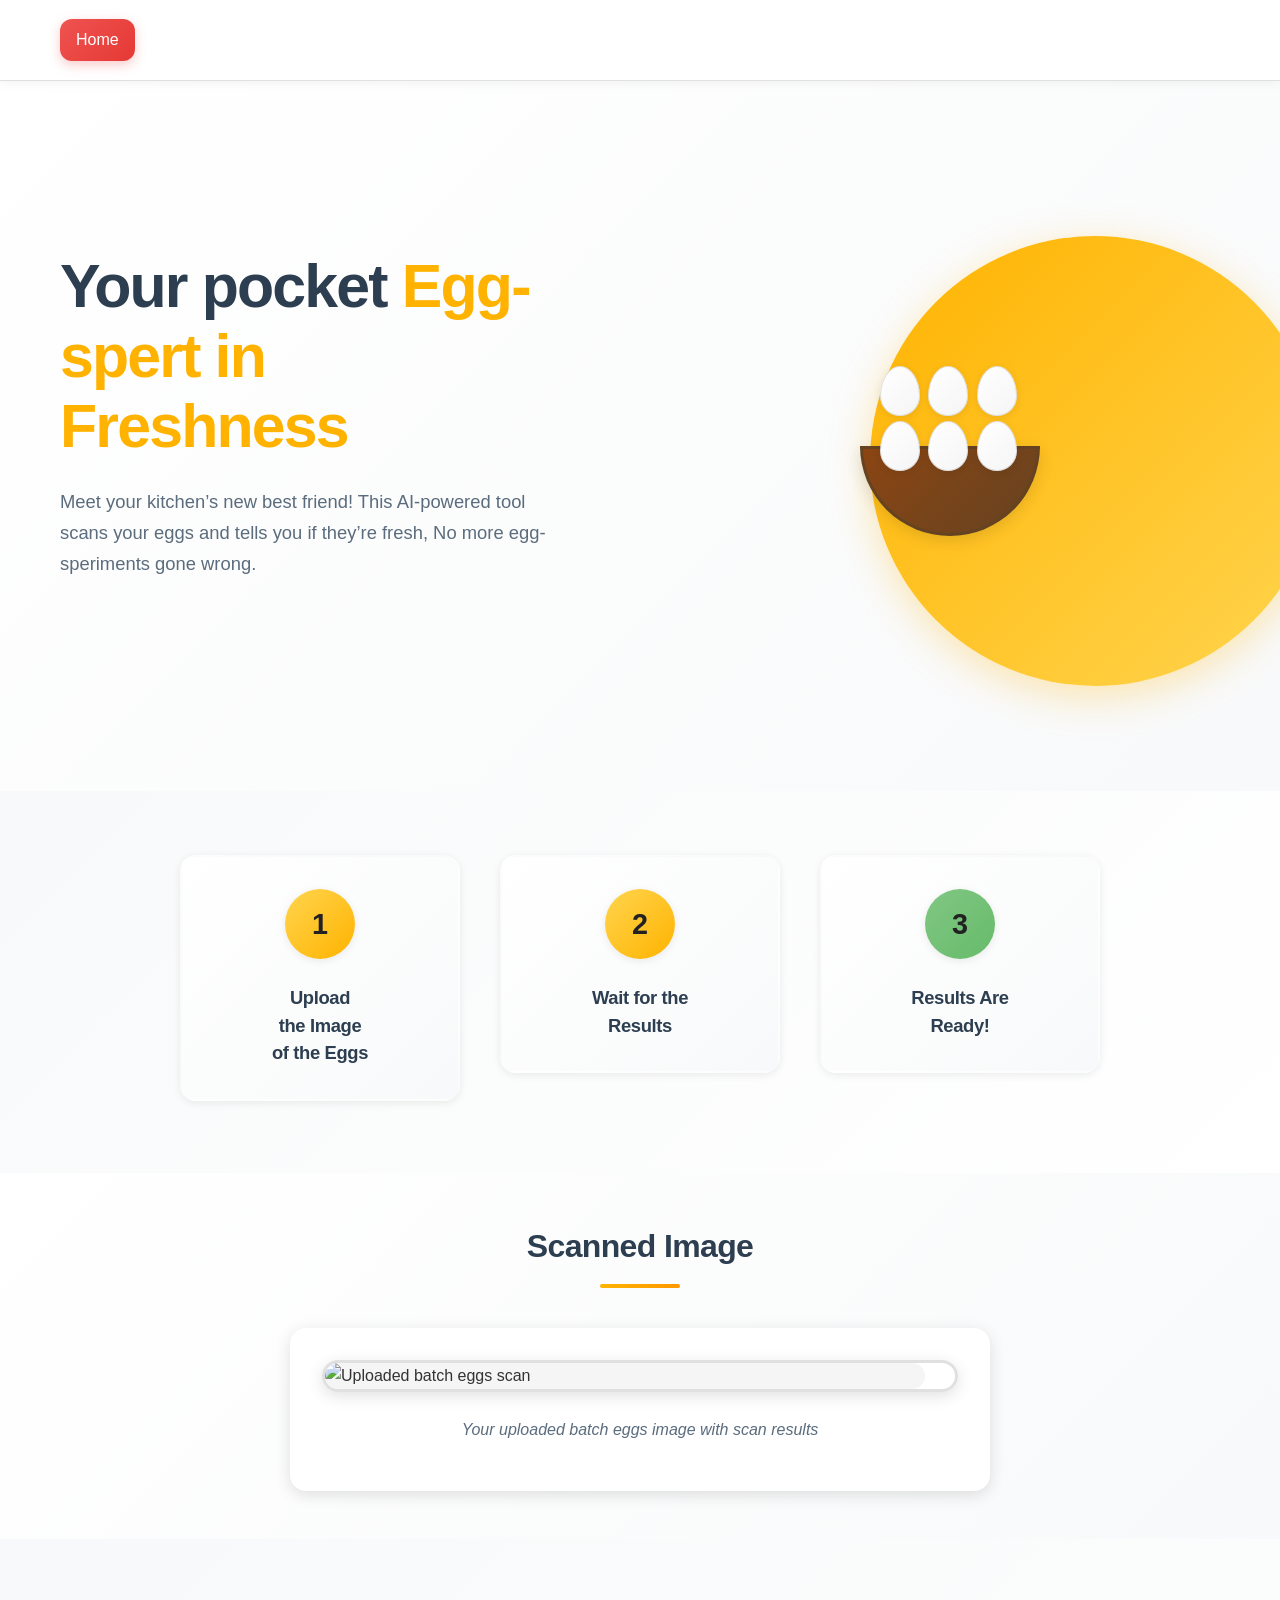
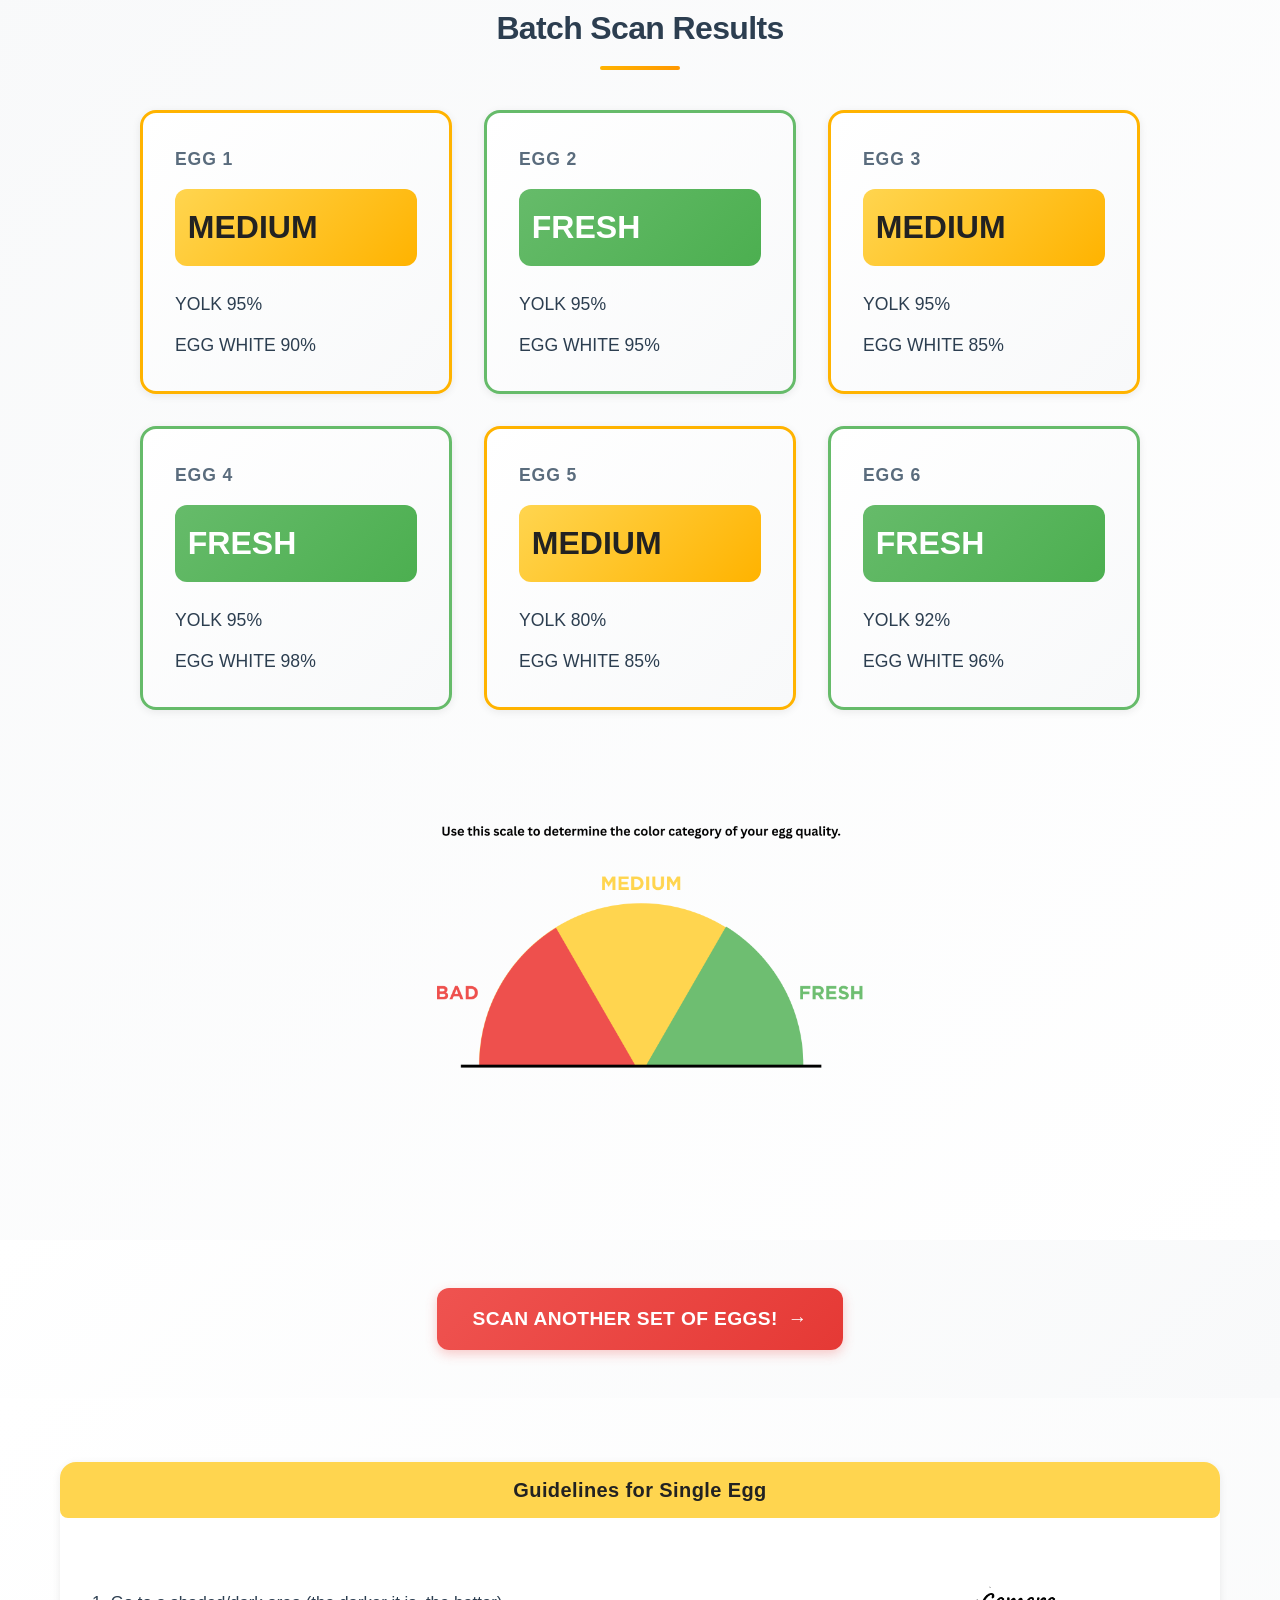
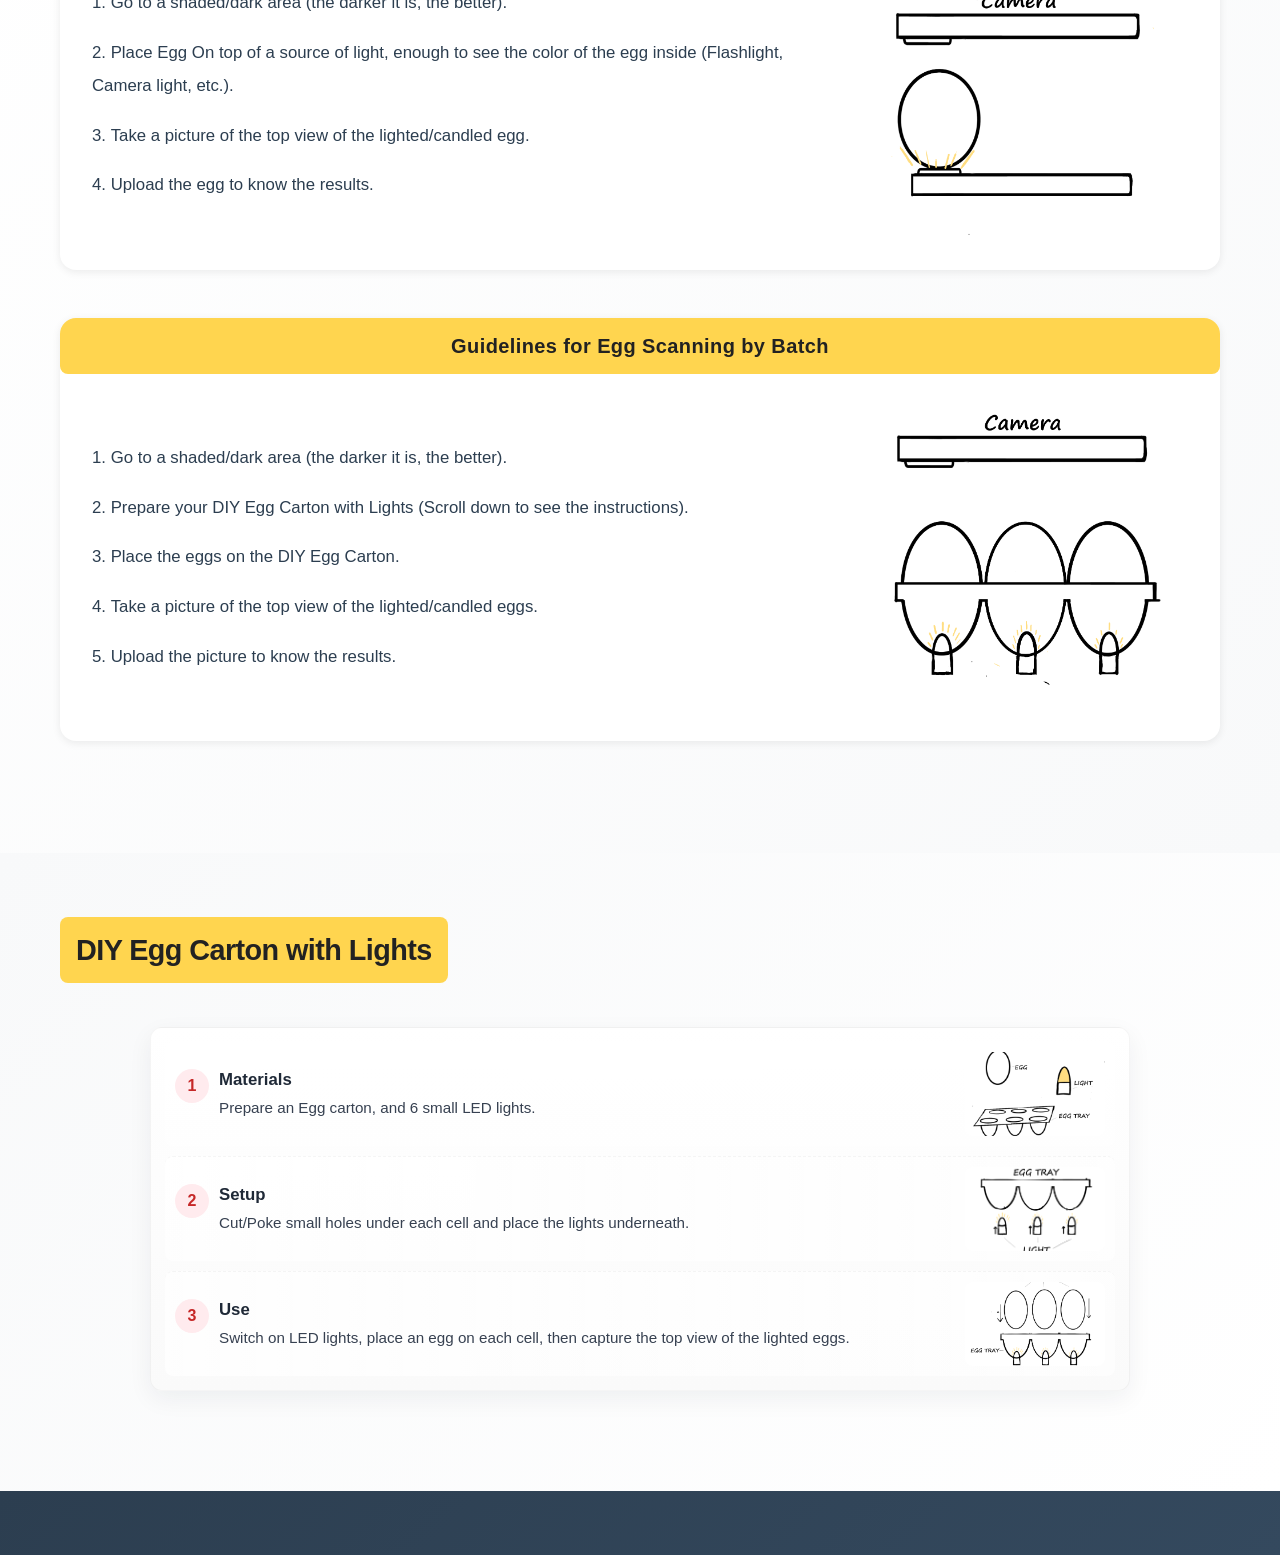
==== commit c9067a4d: "REVISED" ====
--- a/batch-results.html
+++ b/batch-results.html
@@ -103,36 +103,54 @@
                     <div class="quality-box medium">
                         <div class="egg-label">EGG 1</div>
                         <div class="quality-label">MEDIUM</div>
-                        
+                        <div class="quality-details">
+                            <div>YOLK 95%</div>
+                            <div>EGG WHITE 90%</div>
+                        </div>
                     </div>
                     <div class="quality-box fresh">
                         <div class="egg-label">EGG 2</div>
                         <div class="quality-label">FRESH</div>
-                        
+                        <div class="quality-details">
+                            <div>YOLK 95%</div>
+                            <div>EGG WHITE 95%</div>
+                        </div>
                     </div>
 
                     <!-- Row 2 -->
                     <div class="quality-box medium">
                         <div class="egg-label">EGG 3</div>
                         <div class="quality-label">MEDIUM</div>
-                       
+                        <div class="quality-details">
+                            <div>YOLK 95%</div>
+                            <div>EGG WHITE 85%</div>
+                        </div>
                     </div>
                     <div class="quality-box fresh">
                         <div class="egg-label">EGG 4</div>
                         <div class="quality-label">FRESH</div>
-                        
+                        <div class="quality-details">
+                            <div>YOLK 95%</div>
+                            <div>EGG WHITE 98%</div>
+                        </div>
                     </div>
 
                     <!-- Row 3 -->
                     <div class="quality-box medium">
                         <div class="egg-label">EGG 5</div>
                         <div class="quality-label">MEDIUM</div>
-                       
+                        <div class="quality-details">
+                            <div>YOLK 80%</div>
+                            <div>EGG WHITE 85%</div>
+                        </div>
                     </div>
                     <div class="quality-box fresh">
                         <div class="egg-label">EGG 6</div>
                         <div class="quality-label">FRESH</div>
-                        
+                        <div class="quality-details">
+                            <div>YOLK 92%</div>
+                            <div>EGG WHITE 96%</div>
+                        </div>
                     </div>
                 </div>
                 
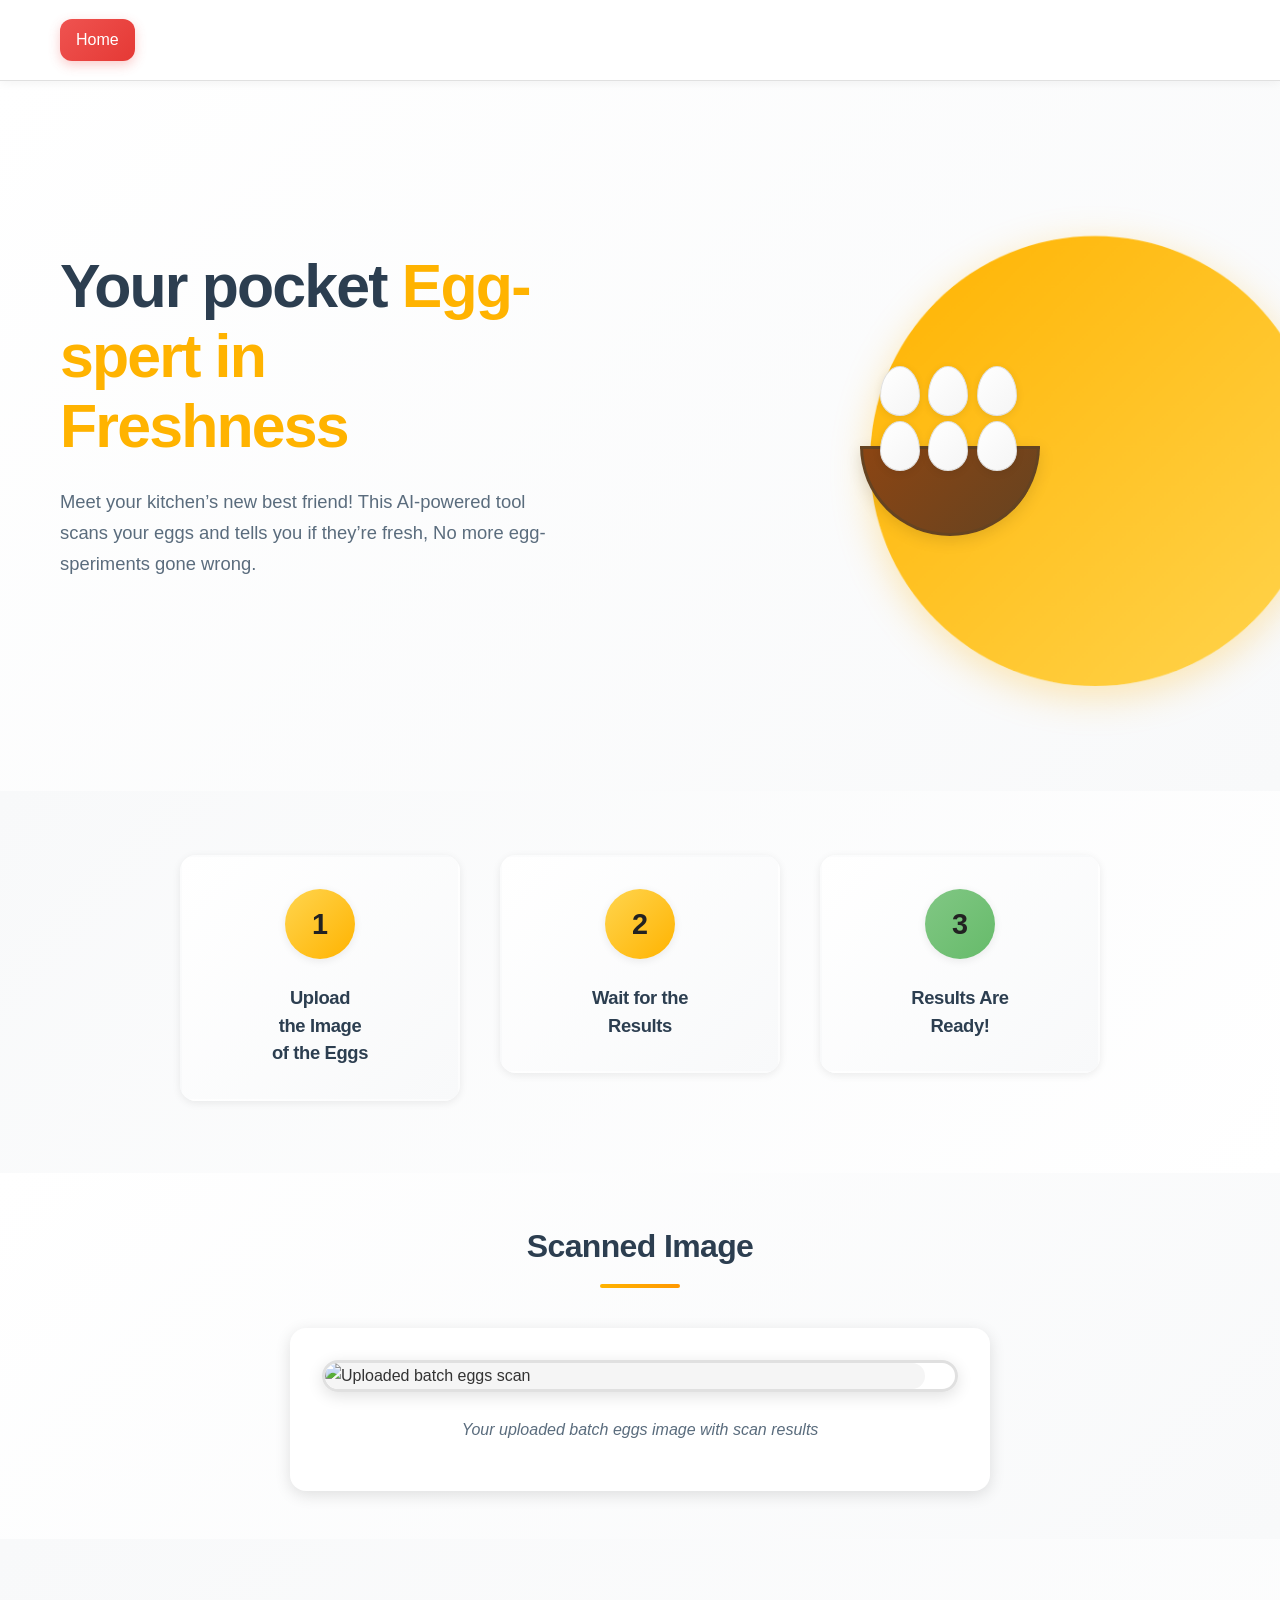
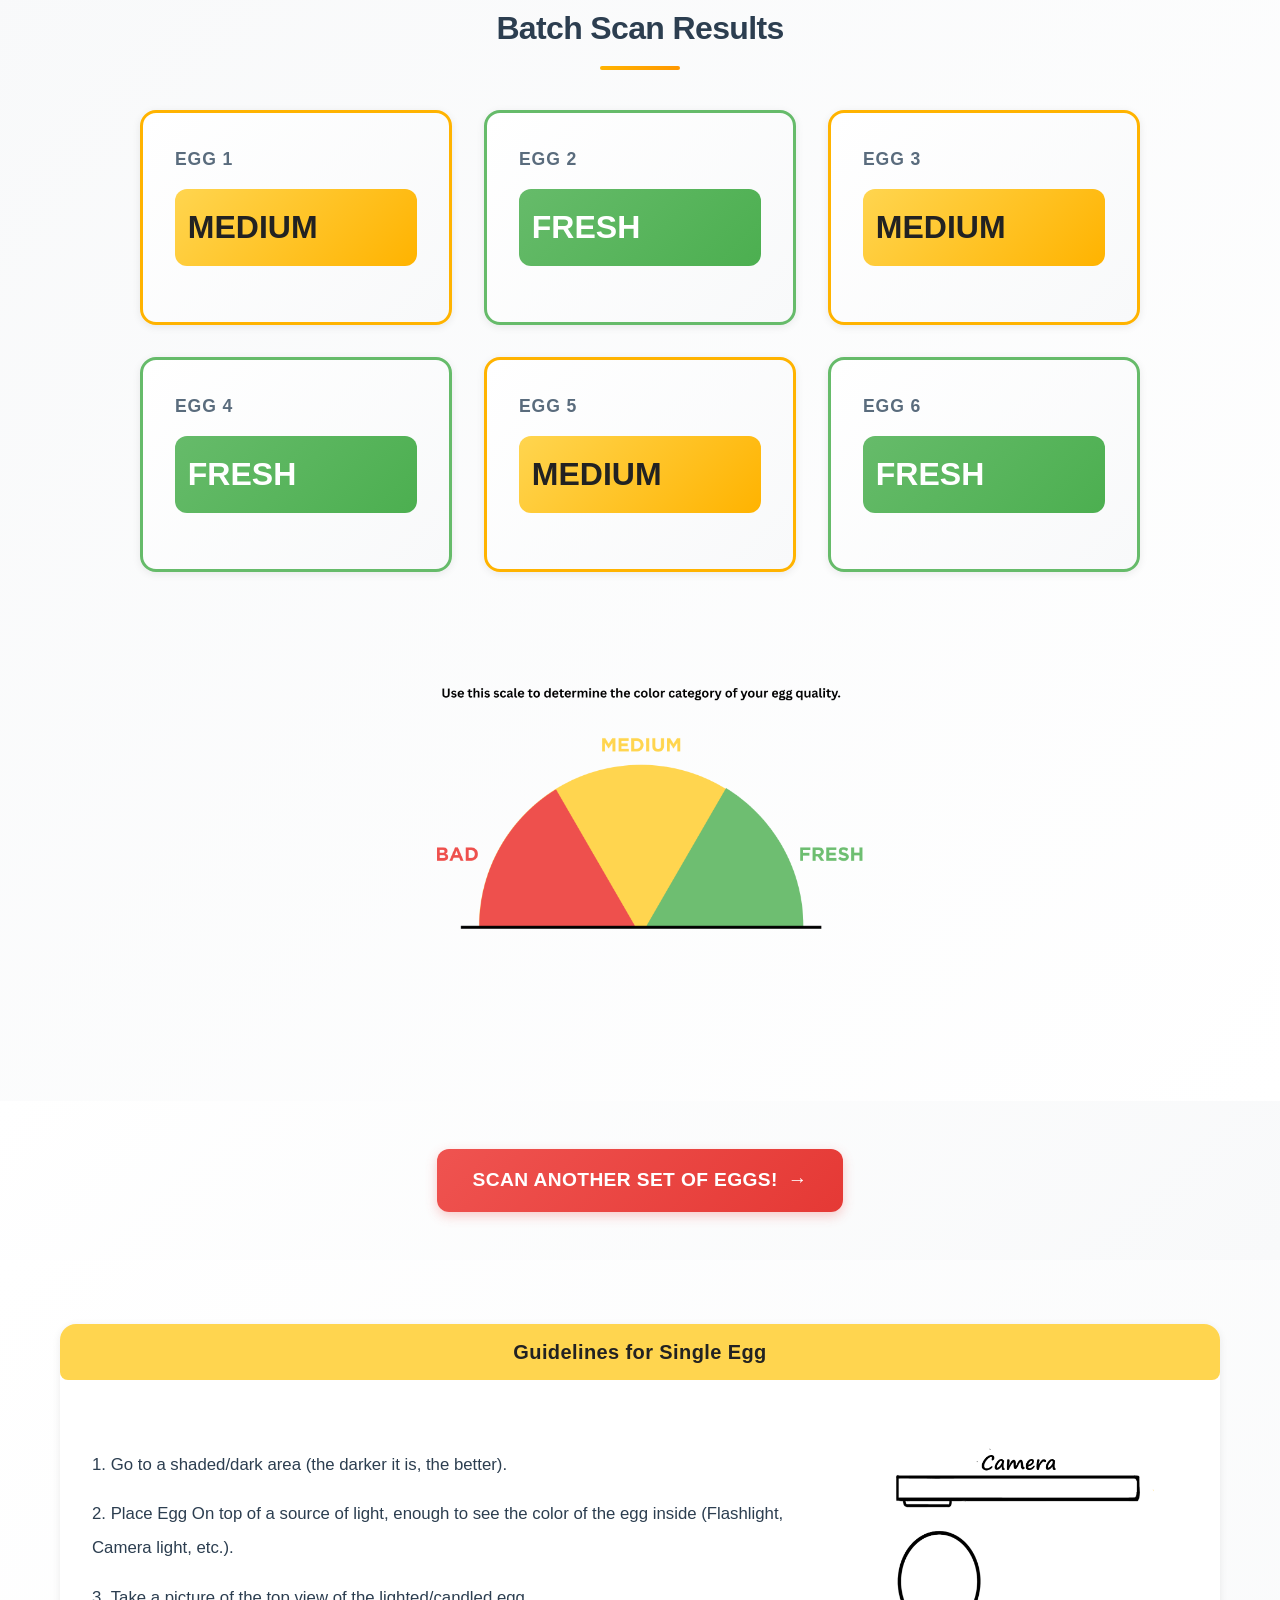
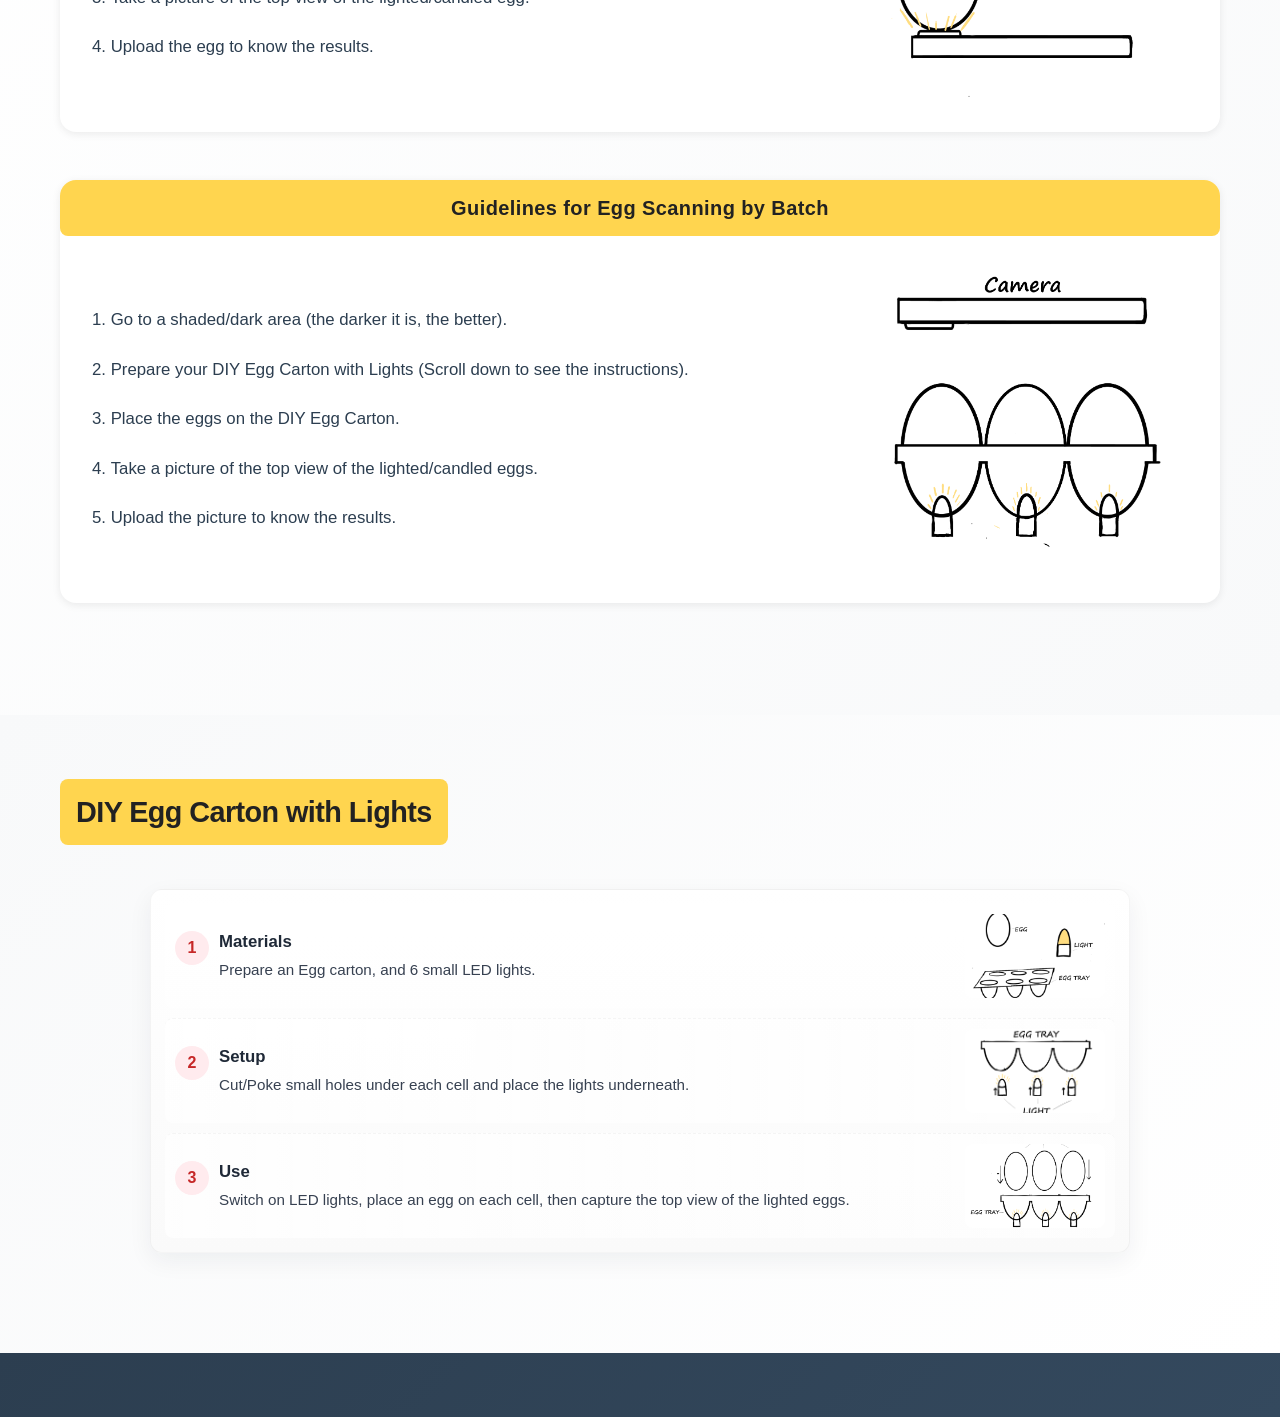
==== commit 1309829f: "updated" ====
--- a/batch-results.html
+++ b/batch-results.html
@@ -103,54 +103,36 @@
                     <div class="quality-box medium">
                         <div class="egg-label">EGG 1</div>
                         <div class="quality-label">MEDIUM</div>
-                        <div class="quality-details">
-                            <div>YOLK 95%</div>
-                            <div>EGG WHITE 90%</div>
-                        </div>
+
                     </div>
                     <div class="quality-box fresh">
                         <div class="egg-label">EGG 2</div>
                         <div class="quality-label">FRESH</div>
-                        <div class="quality-details">
-                            <div>YOLK 95%</div>
-                            <div>EGG WHITE 95%</div>
-                        </div>
+
                     </div>
 
                     <!-- Row 2 -->
                     <div class="quality-box medium">
                         <div class="egg-label">EGG 3</div>
                         <div class="quality-label">MEDIUM</div>
-                        <div class="quality-details">
-                            <div>YOLK 95%</div>
-                            <div>EGG WHITE 85%</div>
-                        </div>
+
                     </div>
                     <div class="quality-box fresh">
                         <div class="egg-label">EGG 4</div>
                         <div class="quality-label">FRESH</div>
-                        <div class="quality-details">
-                            <div>YOLK 95%</div>
-                            <div>EGG WHITE 98%</div>
-                        </div>
+
                     </div>
 
                     <!-- Row 3 -->
                     <div class="quality-box medium">
                         <div class="egg-label">EGG 5</div>
                         <div class="quality-label">MEDIUM</div>
-                        <div class="quality-details">
-                            <div>YOLK 80%</div>
-                            <div>EGG WHITE 85%</div>
-                        </div>
+
                     </div>
                     <div class="quality-box fresh">
                         <div class="egg-label">EGG 6</div>
                         <div class="quality-label">FRESH</div>
-                        <div class="quality-details">
-                            <div>YOLK 92%</div>
-                            <div>EGG WHITE 96%</div>
-                        </div>
+
                     </div>
                 </div>
                 
@@ -409,10 +391,6 @@
                 qualityBox.innerHTML = `
                     <div class="egg-label">EGG ${result.egg_number}</div>
                     <div class="quality-label">${result.label}</div>
-                    <div class="quality-details">
-                        <div>YOLK ${result.yolk_score}%</div>
-                        <div>EGG WHITE ${result.white_score}%</div>
-                    </div>
                 `;
 
                 qualityGrid.appendChild(qualityBox);
